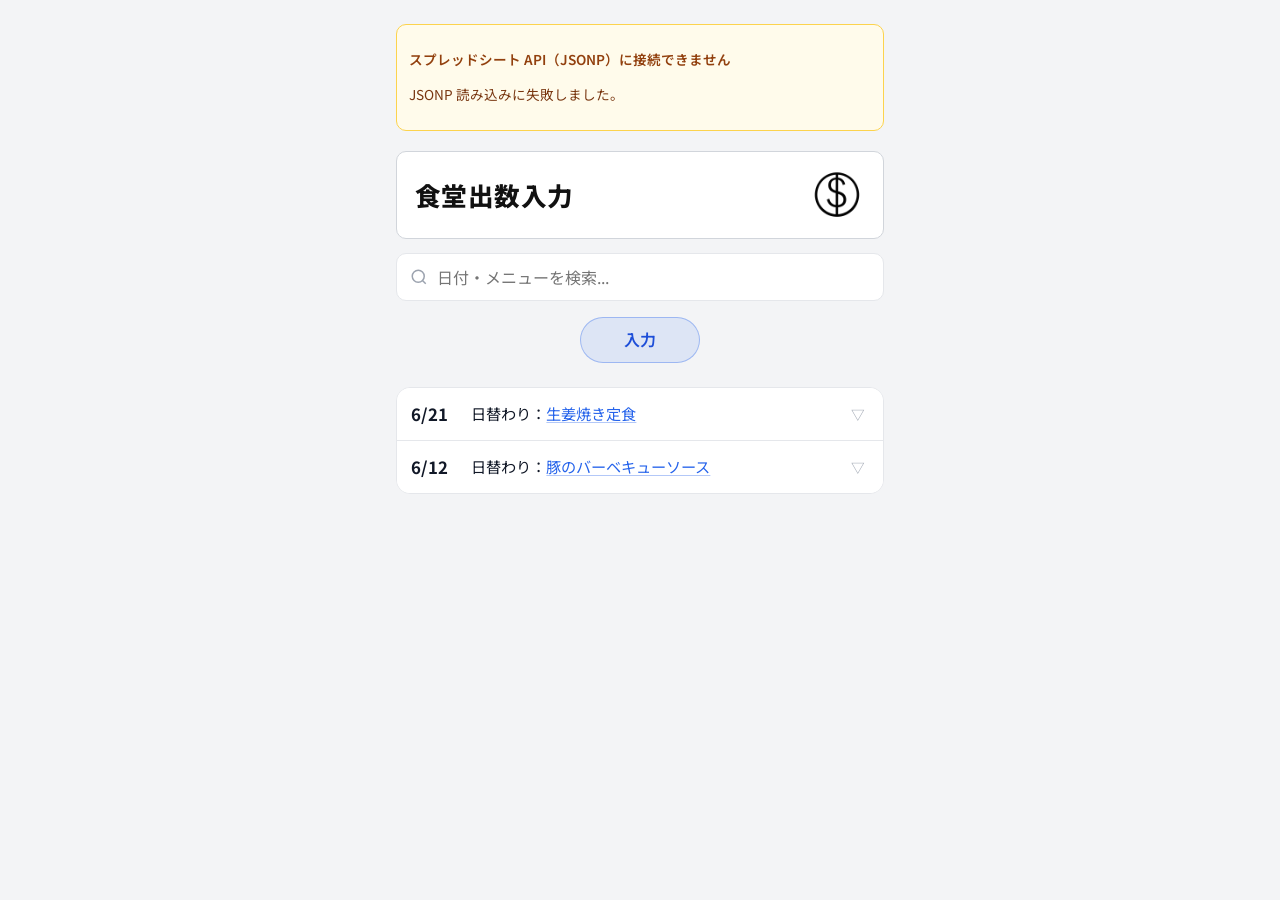
==== index.html @ 5e0644e5 "z a" ====
<!DOCTYPE html>
<html lang="ja">
<head>
  <meta charset="UTF-8">
  <meta name="viewport" content="width=device-width, initial-scale=1.0">
  <title>出数表入力</title>
  <link rel="icon" href="images/seki-logo.png" type="image/png">
  <link rel="stylesheet" href="theme.css">
  <link rel="preconnect" href="https://fonts.googleapis.com">
  <link rel="preconnect" href="https://fonts.gstatic.com" crossorigin>
  <link href="https://fonts.googleapis.com/css2?family=Noto+Sans+JP:wght@400;500;600;700&display=swap" rel="stylesheet">
</head>
<body class="app-body">
  <main class="app-main" id="contentArea">
    <div class="portal-loading" role="status" aria-live="polite">
      <img src="images/seki-logo.png" alt="" class="portal-loading-logo" width="64" height="64" decoding="async">
      <p class="portal-loading-brand">出数表入力</p>
      <p class="portal-loading-message">データを読み込んでいます…</p>
      <div class="portal-loading-bar" aria-hidden="true"><span></span></div>
    </div>
  </main>

  <script src="js/config.js"></script>
  <script src="js/links.js"></script>
  <script src="js/data/errors.js"></script>
  <script src="js/data/normalize.js"></script>
  <script src="js/data/json-provider.js"></script>
  <script src="js/data/apps-script-provider.js"></script>
  <script src="js/data/provider.js"></script>
  <script src="script.js"></script>
</body>
</html>
---- theme.css ----
/* ========================================
   出数管理表 — 食堂向けシンプルUI
   ======================================== */

:root {
  --accent: #2563eb;
  --accent-dim: rgba(37, 99, 235, 0.1);
  --accent-hover: #1d4ed8;
  --accent-border: rgba(37, 99, 235, 0.35);
  --bg-active: rgba(37, 99, 235, 0.08);

  --bg-base: #f3f4f6;
  --bg-card: #ffffff;
  --bg-card-hover: #f9fafb;
  --bg-input: #ffffff;
  --border: #e5e7eb;
  --border-light: #d1d5db;
  --text-primary: #111827;
  --text-secondary: #4b5563;
  --text-muted: #9ca3af;
  --radius-md: 10px;
  --radius-lg: 14px;
  --font-sans: 'Noto Sans JP', system-ui, sans-serif;
}

body.app-body {
  font-family: var(--font-sans);
  background: var(--bg-base);
  color: var(--text-primary);
  min-height: 100vh;
  margin: 0;
  line-height: 1.6;
}

*, *::before, *::after {
  box-sizing: border-box;
}

button, input {
  font-family: inherit;
  font-size: inherit;
}

button {
  cursor: pointer;
  border: none;
  background: none;
  color: inherit;
}

a {
  color: var(--accent);
  text-decoration: none;
}

a:hover {
  color: var(--accent-hover);
}

.app-main {
  max-width: 480px;
  margin: 0 auto;
  min-height: 100vh;
  padding: 0.75rem 0.85rem 2rem;
}

@media (min-width: 768px) {
  .app-main {
    max-width: 520px;
    padding: 1.5rem 1rem 2.5rem;
  }
}

.app-page {
  display: flex;
  flex-direction: column;
  gap: 0.5rem;
}

.app-header {
  text-align: center;
  margin-bottom: 1rem;
}

.app-header .app-titlebar {
  text-align: left;
}

.notice-banner--inline {
  margin-bottom: 0.75rem;
}

.notice-banner--inline .notice-item {
  padding: 0.65rem 0.75rem;
  border-radius: var(--radius-md);
  border: 1px solid #fcd34d;
  background: #fffbeb;
  font-size: 0.85rem;
}

.notice-banner--inline .notice-title {
  font-weight: 600;
  color: #92400e;
}

.notice-banner--inline .notice-message {
  color: #78350f;
}

.home-menu-assignee {
  margin-top: 0.65rem;
  font-size: 0.85rem;
  color: var(--text-secondary);
}

.portal-loading {
  display: flex;
  flex-direction: column;
  align-items: center;
  justify-content: center;
  min-height: 60vh;
  gap: 0.75rem;
  color: var(--text-secondary);
}

.portal-loading-brand {
  font-size: 1.1rem;
  font-weight: 700;
  color: var(--text-primary);
}

.portal-loading-logo {
  width: 64px;
  height: 64px;
  object-fit: contain;
}

.error-panel {
  margin-top: 3rem;
  padding: 1.5rem;
  border: 1px solid #fecaca;
  border-radius: var(--radius-lg);
  background: #fef2f2;
  text-align: center;
}

.error-panel h2 {
  font-size: 1.1rem;
  margin-bottom: 0.5rem;
}

.error-message {
  color: var(--text-secondary);
  font-size: 0.9rem;
}

.empty-note {
  color: var(--text-muted);
  font-size: 0.95rem;
}

.site-brand-icon,
.footer-icon {
  display: inline-flex;
  align-items: center;
  justify-content: center;
  width: 40px;
  height: 40px;
  font-size: 1.5rem;
  border-radius: var(--radius-md);
  background: var(--accent-dim);
  flex-shrink: 0;
}

.footer-icon {
  width: 52px;
  height: 52px;
  font-size: 1.75rem;
}

.status-pending { color: var(--status-pending); background: var(--status-pending-bg); }
.status-in_progress { color: var(--status-progress); background: var(--status-progress-bg); }
.status-done { color: var(--status-done); background: var(--status-done-bg); }
.status-cancelled { color: var(--status-cancelled); background: var(--status-cancelled-bg); }

.quantity-highlight {
  font-size: 1.35rem;
  font-weight: 700;
  color: var(--accent-hover);
  font-variant-numeric: tabular-nums;
}

.due-date--overdue {
  color: var(--status-dead);
}

.due-date--soon {
  color: var(--status-missing);
}

.order-summary-grid {
  display: grid;
  grid-template-columns: repeat(auto-fit, minmax(140px, 1fr));
  gap: 0.75rem;
  margin-top: 0.5rem;
}

.order-summary-item {
  background: var(--bg-card);
  border: 1px solid var(--border);
  border-radius: var(--radius-md);
  padding: 0.85rem 1rem;
}

.order-summary-item dt {
  font-size: 0.75rem;
  color: var(--text-muted);
  margin-bottom: 0.25rem;
}

.order-summary-item dd {
  font-size: 1.1rem;
  font-weight: 600;
  font-variant-numeric: tabular-nums;
}

.order-table-wrap {
  overflow-x: auto;
  margin-top: 0.5rem;
}

.order-table {
  width: 100%;
  border-collapse: collapse;
  font-size: 0.875rem;
}

.order-table th,
.order-table td {
  padding: 0.55rem 0.65rem;
  border-bottom: 1px solid var(--border);
  text-align: left;
}

.order-table th {
  color: var(--text-muted);
  font-weight: 500;
  font-size: 0.75rem;
}

.order-table tr[data-nav-section] {
  cursor: pointer;
}

.order-table tr[data-nav-section]:hover td {
  background: var(--bg-card-hover);
}

.order-table .col-qty {
  text-align: right;
  font-variant-numeric: tabular-nums;
  font-weight: 600;
}

.list-item-qty {
  font-size: 0.8rem;
  color: var(--accent-hover);
  font-weight: 600;
  font-variant-numeric: tabular-nums;
  white-space: nowrap;
}

/* ---- メイン画面 ---- */

.home-page,
.app-page .home-controls {
  width: 100%;
}

.home-title {
  font-size: 1.75rem;
  font-weight: 700;
  padding: 0.85rem 1rem;
  border: 1px solid var(--border);
  border-radius: var(--radius-md);
  background: var(--bg-card);
  margin-bottom: 1rem;
}

/* フォームと同じ：左にタイトル、右にロゴ */
.app-titlebar {
  display: flex;
  align-items: center;
  justify-content: space-between;
  gap: 0.75rem;
  padding: 0.95rem 1.1rem;
  background: #ffffff;
  border: 1px solid var(--border-light);
  border-radius: var(--radius-md);
  margin-bottom: 0.85rem;
}

.app-titlebar-text {
  margin: 0;
  font-size: clamp(1.2rem, 4.8vw, 1.6rem);
  font-weight: 800;
  color: #111111;
  letter-spacing: 0.02em;
  line-height: 1.25;
  text-align: left;
}

.app-titlebar-logo {
  width: 56px;
  height: 56px;
  object-fit: contain;
  flex-shrink: 0;
}

.home-banner {
  display: flex;
  align-items: center;
  justify-content: center;
  gap: 0.75rem;
  padding: 1rem 1.25rem;
  border: 1px solid var(--border-light);
  border-radius: var(--radius-md);
  background: #ffffff;
  margin-bottom: 0.65rem;
}

.home-banner-title {
  font-size: clamp(1.35rem, 5vw, 1.85rem);
  font-weight: 800;
  color: #111111;
  letter-spacing: 0.02em;
  line-height: 1.2;
}

.home-banner-logo {
  flex-shrink: 0;
}

.home-subtitle {
  color: var(--text-secondary);
  font-size: 0.95rem;
  margin-bottom: 1rem;
}

.home-search-row {
  position: relative;
  margin-bottom: 1rem;
}

.home-search-icon {
  position: absolute;
  left: 0.85rem;
  top: 50%;
  transform: translateY(-50%);
  width: 18px;
  height: 18px;
  color: var(--text-muted);
  pointer-events: none;
}

.home-search-input {
  width: 100%;
  padding: 0.7rem 0.85rem 0.7rem 2.5rem;
  background: var(--bg-input);
  border: 1px solid var(--border);
  border-radius: var(--radius-md);
  color: var(--text-primary);
}

.home-input-btn {
  display: inline-flex;
  align-items: center;
  justify-content: center;
  min-width: 120px;
  padding: 0.55rem 1.75rem;
  border-radius: 999px;
  border: 1px solid var(--accent-border);
  background: var(--accent-dim);
  color: var(--accent-hover);
  font-weight: 600;
  text-decoration: none;
}

.home-input-btn:hover {
  background: var(--bg-active);
  text-decoration: none;
}

.home-input-btn--disabled {
  opacity: 0.45;
  cursor: not-allowed;
}

/* ---- 日ごと一覧 ---- */

.day-list {
  display: flex;
  flex-direction: column;
  gap: 0;
  background: var(--bg-card);
  border: 1px solid var(--border);
  border-radius: var(--radius-lg);
  overflow: hidden;
}

.day-list-empty {
  padding: 2rem 1rem;
  text-align: center;
  background: var(--bg-card);
  border: 1px solid var(--border);
  border-radius: var(--radius-lg);
}

.day-row {
  border-bottom: 1px solid var(--border);
}

.day-row:last-child {
  border-bottom: none;
}

.day-row-head {
  display: grid;
  grid-template-columns: 3.25rem 1fr auto;
  align-items: center;
  gap: 0.5rem;
  width: 100%;
  padding: 0.85rem 0.9rem;
  text-align: left;
  background: var(--bg-card);
  transition: background 0.15s ease;
}

.day-row-head:not(:disabled):hover {
  background: var(--bg-card-hover);
}

.day-row-head--plain {
  cursor: default;
}

.day-row.is-expanded .day-row-head {
  background: var(--bg-active);
}

.day-row-date {
  font-size: 1.05rem;
  font-weight: 700;
  color: var(--text-primary);
  white-space: nowrap;
}

.day-row-daily {
  font-size: 0.95rem;
  color: var(--text-primary);
  line-height: 1.4;
  min-width: 0;
  word-break: break-word;
}

.day-row-toggle {
  font-size: 0.85rem;
  color: var(--text-muted);
  padding: 0.15rem 0.25rem;
  flex-shrink: 0;
}

.day-row-detail {
  padding: 0 0.9rem 0.85rem 3.75rem;
  animation: day-slide-down 0.2s ease;
}

@keyframes day-slide-down {
  from {
    opacity: 0;
    transform: translateY(-4px);
  }
  to {
    opacity: 1;
    transform: translateY(0);
  }
}

.day-detail-row {
  display: grid;
  grid-template-columns: 5.5rem 1fr;
  gap: 0.35rem;
  padding: 0.4rem 0;
  font-size: 0.9rem;
  border-top: 1px dashed var(--border);
}

.day-detail-row:first-child {
  border-top: none;
  padding-top: 0;
}

.day-detail-label {
  color: var(--text-muted);
  font-size: 0.82rem;
}

.day-detail-value {
  color: var(--text-primary);
  line-height: 1.45;
  word-break: break-word;
}

.day-search-link {
  display: inline;
  padding: 0;
  border: none;
  background: none;
  color: var(--accent);
  font: inherit;
  font-weight: 500;
  text-align: left;
  text-decoration: underline;
  text-decoration-color: rgba(37, 99, 235, 0.35);
  text-underline-offset: 2px;
  cursor: pointer;
}

.day-search-link:hover,
.day-search-link:focus-visible {
  color: var(--accent-hover);
  text-decoration-color: currentColor;
  outline: none;
}

.day-row-daily .day-search-link {
  font-weight: inherit;
}

.day-detail-notes {
  margin-top: 0.5rem;
  padding: 0.55rem 0.65rem;
  background: var(--bg-base);
  border-radius: var(--radius-md);
  font-size: 0.85rem;
  color: var(--text-secondary);
  line-height: 1.55;
}

.day-detail-images {
  display: flex;
  flex-wrap: wrap;
  gap: 0.4rem;
  margin-top: 0.55rem;
}

.day-detail-image-link {
  display: inline-flex;
  padding: 0.3rem 0.55rem;
  border-radius: var(--radius-md);
  border: 1px solid var(--accent-border);
  background: var(--accent-dim);
  font-size: 0.78rem;
}

.load-more-btn {
  display: block;
  width: 100%;
  margin-top: 0.75rem;
  padding: 0.75rem 1rem;
  border: 1px solid var(--border);
  border-radius: var(--radius-md);
  background: var(--bg-card);
  color: var(--text-secondary);
  font-size: 0.9rem;
  font-weight: 500;
}

.load-more-btn:hover {
  border-color: var(--accent-border);
  color: var(--accent-hover);
  background: var(--bg-active);
}

.search-result-count {
  margin-top: 0.65rem;
  text-align: center;
  font-size: 0.82rem;
  color: var(--text-muted);
}

.home-controls {
  display: flex;
  flex-direction: column;
  gap: 1rem;
}

.home-date-row,
.home-menu-row {
  display: flex;
  align-items: center;
  gap: 0.75rem;
  flex-wrap: wrap;
}

.home-field-label {
  min-width: 3.5rem;
  color: var(--text-secondary);
  font-weight: 500;
}

.home-date-input {
  padding: 0.45rem 0.65rem;
  background: var(--bg-input);
  border: 1px solid var(--border);
  border-radius: var(--radius-md);
  color: var(--text-primary);
}

.home-menu-toggle {
  display: inline-flex;
  align-items: center;
  gap: 0.45rem;
  padding: 0.45rem 0.75rem;
  border: 1px solid var(--border);
  border-radius: var(--radius-md);
  background: var(--bg-card);
  color: var(--text-primary);
}

.home-menu-toggle[aria-expanded="true"] .home-menu-caret {
  transform: rotate(180deg);
}

.home-menu-caret {
  display: inline-block;
  font-size: 0.75rem;
  color: var(--text-muted);
  transition: transform 0.2s ease;
}

.home-daily-reset {
  padding: 0.35rem 0.65rem;
  font-size: 0.8rem;
  color: var(--accent-hover);
  border: 1px solid var(--accent-border);
  border-radius: var(--radius-md);
  background: transparent;
}

.home-category-list {
  display: flex;
  flex-direction: column;
  gap: 0.55rem;
  padding-left: 4.25rem;
}

.home-category-btn {
  text-align: left;
  padding: 0.65rem 0.85rem;
  border: 1px solid var(--border);
  border-radius: var(--radius-md);
  background: var(--bg-card);
  color: var(--text-primary);
  font-weight: 500;
}

.home-category-btn:hover,
.home-category-btn.is-active {
  border-color: var(--accent-border);
  background: var(--bg-active);
  color: var(--accent-hover);
}

.home-menu-panel {
  margin-top: 0.5rem;
}

.home-menu-summary {
  color: var(--text-muted);
  font-size: 0.85rem;
  margin-bottom: 0.75rem;
}

.home-menu-list {
  list-style: none;
  display: flex;
  flex-direction: column;
  gap: 0.55rem;
}

.home-menu-item {
  display: flex;
  align-items: center;
  justify-content: space-between;
  gap: 1rem;
  padding: 0.75rem 0.85rem;
  border: 1px solid var(--border);
  border-radius: var(--radius-md);
  background: var(--bg-card);
  cursor: pointer;
}

.home-menu-item:hover {
  background: var(--bg-card-hover);
  border-color: var(--accent-border);
}

.home-menu-item-name {
  font-weight: 500;
}

.home-menu-item-qty {
  color: var(--accent-hover);
  font-weight: 700;
  font-variant-numeric: tabular-nums;
  white-space: nowrap;
}

.home-menu-empty {
  list-style: none;
}

.home-menu-card {
  margin-top: 0.75rem;
  padding: 1.25rem 1rem;
  border: 1px solid var(--border);
  border-radius: var(--radius-lg);
  background: var(--bg-card);
}

.home-menu-card--empty .home-menu-card-name {
  color: var(--text-muted);
  font-size: 1rem;
}

.home-menu-card-label {
  font-size: 0.8rem;
  color: var(--text-muted);
  margin-bottom: 0.5rem;
}

.home-menu-card-name {
  font-size: clamp(1.25rem, 5vw, 1.6rem);
  font-weight: 700;
  line-height: 1.45;
  color: var(--text-primary);
}

.home-menu-notes {
  margin-top: 1rem;
  padding-top: 0.85rem;
  border-top: 1px solid var(--border);
  font-size: 0.85rem;
  color: var(--text-secondary);
  line-height: 1.6;
}

.home-menu-images {
  display: flex;
  flex-wrap: wrap;
  gap: 0.5rem;
  margin-top: 0.85rem;
}

.home-menu-image-link {
  display: inline-flex;
  padding: 0.35rem 0.65rem;
  border-radius: var(--radius-md);
  border: 1px solid var(--accent-border);
  background: var(--accent-dim);
  font-size: 0.8rem;
  text-decoration: none;
}

.home-search-results-wrap {
  margin-top: 0.5rem;
}

.home-search-results {
  list-style: none;
  display: flex;
  flex-direction: column;
  gap: 0.45rem;
}

.home-search-item {
  display: grid;
  grid-template-columns: 5.5rem 4.5rem 1fr;
  gap: 0.35rem;
  align-items: center;
  padding: 0.65rem 0.75rem;
  border: 1px solid var(--border);
  border-radius: var(--radius-md);
  background: var(--bg-card);
  cursor: pointer;
  font-size: 0.85rem;
}

.home-search-item:hover {
  border-color: var(--accent-border);
}

.home-search-date {
  color: var(--text-muted);
}

.home-search-cat {
  color: var(--accent-hover);
  font-size: 0.75rem;
}

.menu-detail-grid {
  display: flex;
  flex-direction: column;
  gap: 0.65rem;
}

.menu-detail-row {
  display: grid;
  grid-template-columns: 6.5rem 1fr;
  gap: 0.5rem;
  padding: 0.65rem 0;
  border-bottom: 1px solid var(--border);
}

.menu-detail-row dt {
  color: var(--text-muted);
  font-size: 0.85rem;
}

.menu-detail-row dd {
  font-weight: 500;
}

@media (max-width: 640px) {
  .day-row-head {
    grid-template-columns: 2.75rem 1fr auto;
    padding: 0.75rem 0.75rem;
  }

  .day-row-detail {
    padding-left: 0.75rem;
  }

  .day-detail-row {
    grid-template-columns: 1fr;
    gap: 0.15rem;
  }

  .home-search-item {
    grid-template-columns: 1fr;
  }
}
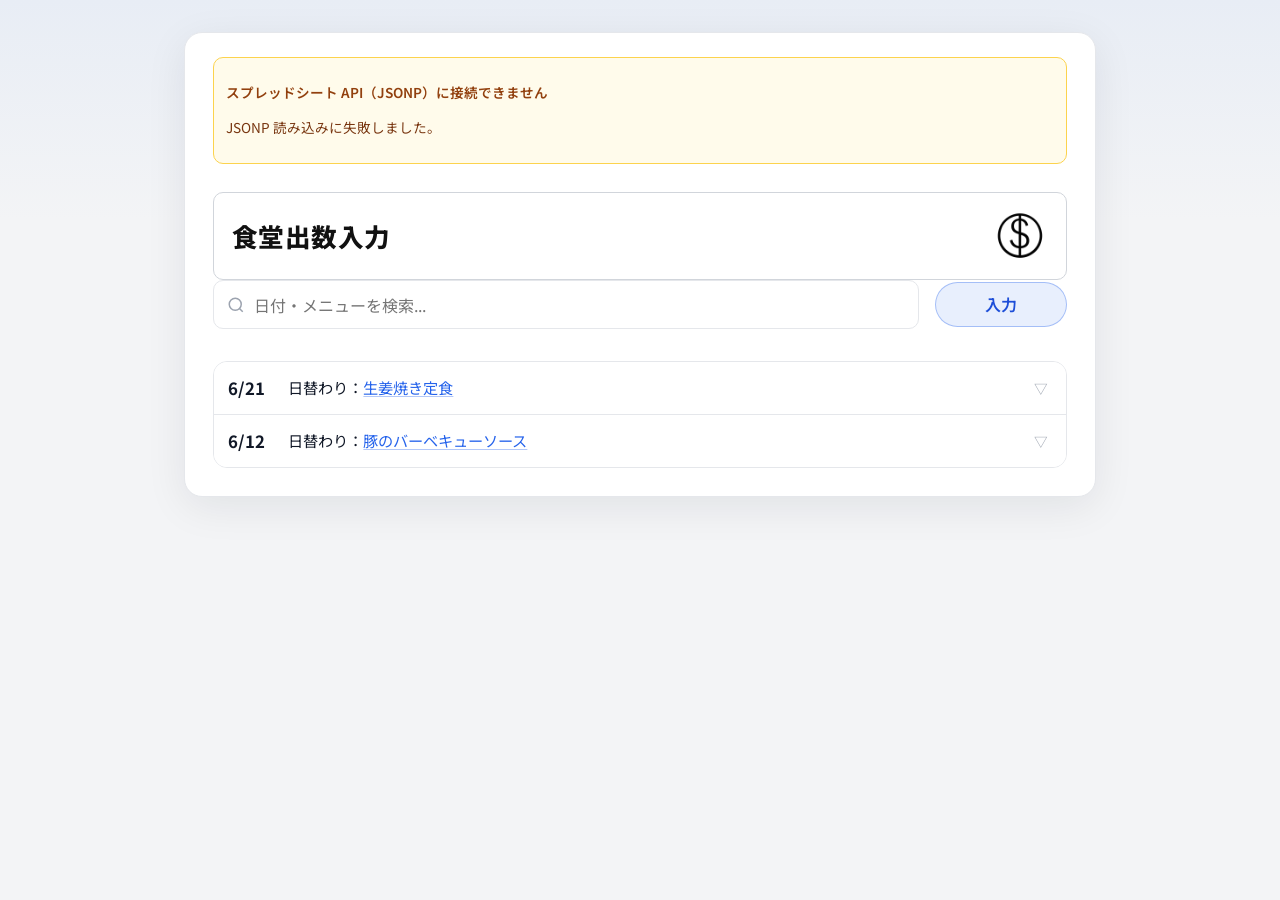
==== commit e2267d39: "a" ====
--- a/index.html
+++ b/index.html
@@ -4,7 +4,12 @@
   <meta charset="UTF-8">
   <meta name="viewport" content="width=device-width, initial-scale=1.0">
   <title>出数表入力</title>
-  <link rel="icon" href="images/seki-logo.png" type="image/png">
+  <meta name="theme-color" content="#2563eb">
+  <meta name="apple-mobile-web-app-capable" content="yes">
+  <meta name="apple-mobile-web-app-title" content="出数表入力">
+  <link rel="icon" href="images/icon-192.png" type="image/png">
+  <link rel="apple-touch-icon" href="images/apple-touch-icon.png">
+  <link rel="manifest" href="manifest.webmanifest">
   <link rel="stylesheet" href="theme.css">
   <link rel="preconnect" href="https://fonts.googleapis.com">
   <link rel="preconnect" href="https://fonts.gstatic.com" crossorigin>
--- a/theme.css
+++ b/theme.css
@@ -21,6 +21,8 @@
   --radius-md: 10px;
   --radius-lg: 14px;
   --font-sans: 'Noto Sans JP', system-ui, sans-serif;
+  --app-max-width: 100%;
+  --app-shell-padding: 0.75rem 0.85rem 2rem;
 }
 
 body.app-body {
@@ -58,23 +60,135 @@
 }
 
 .app-main {
-  max-width: 480px;
+  max-width: var(--app-max-width);
   margin: 0 auto;
   min-height: 100vh;
-  padding: 0.75rem 0.85rem 2rem;
-}
-
-@media (min-width: 768px) {
-  .app-main {
-    max-width: 520px;
-    padding: 1.5rem 1rem 2.5rem;
-  }
+  padding: var(--app-shell-padding);
 }
 
 .app-page {
   display: flex;
   flex-direction: column;
   gap: 0.5rem;
+}
+
+.app-toolbar {
+  display: flex;
+  flex-direction: column;
+  align-items: stretch;
+  gap: 0.75rem;
+}
+
+.app-toolbar .home-search-row {
+  width: 100%;
+  margin-bottom: 0;
+}
+
+.app-toolbar .home-input-btn {
+  align-self: center;
+}
+
+@media (min-width: 640px) {
+  :root {
+    --app-max-width: 640px;
+    --app-shell-padding: 1.25rem 1.25rem 2.5rem;
+  }
+
+  .app-toolbar {
+    flex-direction: row;
+    align-items: center;
+    gap: 1rem;
+  }
+
+  .app-toolbar .home-search-row {
+    flex: 1;
+  }
+
+  .app-toolbar .home-input-btn {
+    align-self: auto;
+    flex-shrink: 0;
+    min-width: 132px;
+  }
+}
+
+@media (min-width: 900px) {
+  :root {
+    --app-max-width: 880px;
+    --app-shell-padding: 2rem 1.5rem 3rem;
+  }
+
+  body.app-body {
+    background:
+      linear-gradient(180deg, #e8edf5 0%, var(--bg-base) 220px);
+  }
+
+  .app-page {
+    gap: 1rem;
+    padding: 1.5rem 1.75rem 1.75rem;
+    background: var(--bg-card);
+    border: 1px solid var(--border);
+    border-radius: calc(var(--radius-lg) + 4px);
+    box-shadow: 0 10px 40px rgba(15, 23, 42, 0.08);
+  }
+
+  .app-header {
+    margin-bottom: 0.25rem;
+  }
+
+  .app-titlebar {
+    padding: 1.1rem 1.35rem;
+    margin-bottom: 1rem;
+    border-radius: var(--radius-lg);
+  }
+
+  .app-titlebar-text {
+    font-size: 1.75rem;
+  }
+
+  .app-titlebar-logo {
+    width: 64px;
+    height: 64px;
+  }
+
+  .home-search-input {
+    padding: 0.8rem 1rem 0.8rem 2.65rem;
+    font-size: 1rem;
+  }
+
+  .day-row-head {
+    grid-template-columns: 4.5rem 1fr auto;
+    gap: 1rem;
+    padding: 1rem 1.25rem;
+  }
+
+  .day-row-date {
+    font-size: 1.1rem;
+  }
+
+  .day-row-daily {
+    font-size: 1rem;
+  }
+
+  .day-row-detail {
+    padding: 0 1.25rem 1rem 5.5rem;
+  }
+
+  .day-detail-row {
+    grid-template-columns: 7rem 1fr;
+    font-size: 0.95rem;
+  }
+
+  .load-more-btn {
+    margin-top: 1rem;
+    padding: 0.85rem 1rem;
+    font-size: 0.95rem;
+  }
+}
+
+@media (min-width: 1200px) {
+  :root {
+    --app-max-width: 960px;
+  }
 }
 
 .app-header {
@@ -297,7 +411,7 @@
   background: #ffffff;
   border: 1px solid var(--border-light);
   border-radius: var(--radius-md);
-  margin-bottom: 0.85rem;
+  margin-bottom: 0;
 }
 
 .app-titlebar-text {
@@ -349,7 +463,6 @@
 
 .home-search-row {
   position: relative;
-  margin-bottom: 1rem;
 }
 
 .home-search-icon {
@@ -550,8 +663,10 @@
 .day-detail-images {
   display: flex;
   flex-wrap: wrap;
+  align-items: center;
   gap: 0.4rem;
   margin-top: 0.55rem;
+  width: 100%;
 }
 
 .day-detail-image-link {
@@ -561,6 +676,22 @@
   border: 1px solid var(--accent-border);
   background: var(--accent-dim);
   font-size: 0.78rem;
+}
+
+.day-detail-edit-link {
+  display: inline-flex;
+  margin-left: auto;
+  padding: 0.3rem 0.65rem;
+  border-radius: var(--radius-md);
+  border: 1px solid var(--border);
+  background: var(--bg-card);
+  font-size: 0.78rem;
+  color: var(--text-secondary);
+}
+
+.day-detail-edit-link:hover {
+  border-color: var(--accent-border);
+  color: var(--accent-hover);
 }
 
 .load-more-btn {
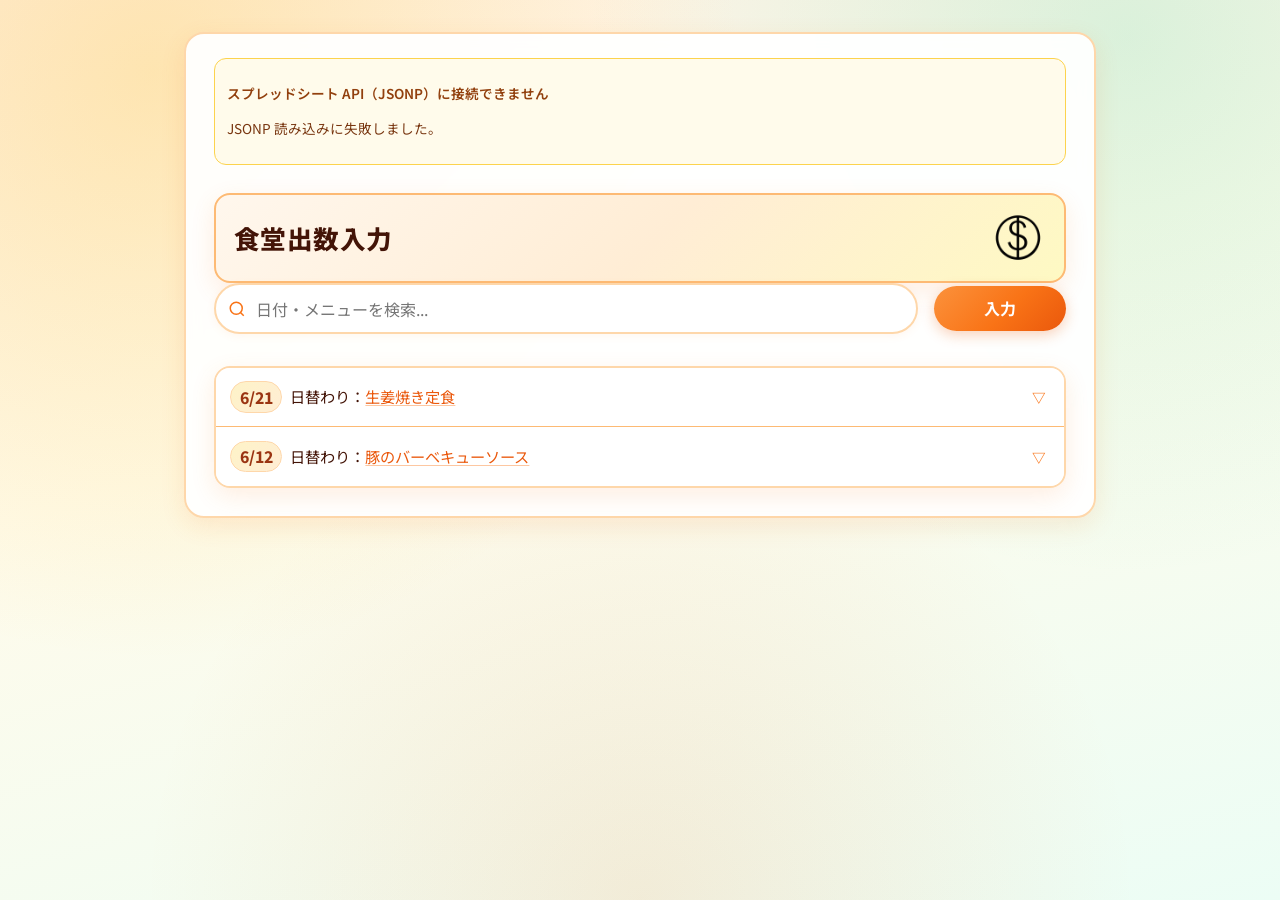
==== commit 709bc3c0: "a" ====
--- a/index.html
+++ b/index.html
@@ -4,7 +4,7 @@
   <meta charset="UTF-8">
   <meta name="viewport" content="width=device-width, initial-scale=1.0">
   <title>出数表入力</title>
-  <meta name="theme-color" content="#2563eb">
+  <meta name="theme-color" content="#f97316">
   <meta name="apple-mobile-web-app-capable" content="yes">
   <meta name="apple-mobile-web-app-title" content="出数表入力">
   <link rel="icon" href="images/icon-192.png" type="image/png">
--- a/theme.css
+++ b/theme.css
@@ -1,25 +1,30 @@
 /* ========================================
-   出数管理表 — 食堂向けシンプルUI
+   出数管理表 — 食堂向け・明るいUI
    ======================================== */
 
 :root {
-  --accent: #2563eb;
-  --accent-dim: rgba(37, 99, 235, 0.1);
-  --accent-hover: #1d4ed8;
-  --accent-border: rgba(37, 99, 235, 0.35);
-  --bg-active: rgba(37, 99, 235, 0.08);
-
-  --bg-base: #f3f4f6;
-  --bg-card: #ffffff;
-  --bg-card-hover: #f9fafb;
+  --accent: #ea580c;
+  --accent-warm: #f97316;
+  --accent-sunny: #fbbf24;
+  --accent-fresh: #22c55e;
+  --accent-dim: rgba(249, 115, 22, 0.14);
+  --accent-hover: #c2410c;
+  --accent-border: rgba(249, 115, 22, 0.38);
+  --bg-active: rgba(251, 191, 36, 0.22);
+  --shadow-soft: 0 8px 24px rgba(249, 115, 22, 0.12);
+  --shadow-btn: 0 4px 14px rgba(234, 88, 12, 0.28);
+
+  --bg-base: #fff7ed;
+  --bg-card: rgba(255, 255, 255, 0.94);
+  --bg-card-hover: #fff1e6;
   --bg-input: #ffffff;
-  --border: #e5e7eb;
-  --border-light: #d1d5db;
-  --text-primary: #111827;
-  --text-secondary: #4b5563;
-  --text-muted: #9ca3af;
-  --radius-md: 10px;
-  --radius-lg: 14px;
+  --border: #fdba74;
+  --border-light: #fed7aa;
+  --text-primary: #431407;
+  --text-secondary: #7c2d12;
+  --text-muted: #b45309;
+  --radius-md: 12px;
+  --radius-lg: 16px;
   --font-sans: 'Noto Sans JP', system-ui, sans-serif;
   --app-max-width: 100%;
   --app-shell-padding: 0.75rem 0.85rem 2rem;
@@ -27,7 +32,12 @@
 
 body.app-body {
   font-family: var(--font-sans);
-  background: var(--bg-base);
+  background:
+    radial-gradient(circle at 12% 8%, rgba(251, 191, 36, 0.28), transparent 42%),
+    radial-gradient(circle at 88% 4%, rgba(52, 211, 153, 0.18), transparent 38%),
+    radial-gradient(circle at 50% 100%, rgba(249, 115, 22, 0.12), transparent 45%),
+    linear-gradient(165deg, #fff1e6 0%, #fffbeb 42%, #ecfdf5 100%);
+  background-attachment: fixed;
   color: var(--text-primary);
   min-height: 100vh;
   margin: 0;
@@ -117,18 +127,14 @@
     --app-shell-padding: 2rem 1.5rem 3rem;
   }
 
-  body.app-body {
-    background:
-      linear-gradient(180deg, #e8edf5 0%, var(--bg-base) 220px);
-  }
-
   .app-page {
     gap: 1rem;
     padding: 1.5rem 1.75rem 1.75rem;
     background: var(--bg-card);
-    border: 1px solid var(--border);
+    border: 2px solid var(--border-light);
     border-radius: calc(var(--radius-lg) + 4px);
-    box-shadow: 0 10px 40px rgba(15, 23, 42, 0.08);
+    box-shadow: var(--shadow-soft);
+    backdrop-filter: blur(8px);
   }
 
   .app-header {
@@ -240,13 +246,36 @@
 .portal-loading-brand {
   font-size: 1.1rem;
   font-weight: 700;
-  color: var(--text-primary);
+  color: var(--accent-hover);
 }
 
 .portal-loading-logo {
   width: 64px;
   height: 64px;
   object-fit: contain;
+}
+
+.portal-loading-bar {
+  width: 160px;
+  height: 4px;
+  background: rgba(253, 186, 116, 0.45);
+  border-radius: 99px;
+  overflow: hidden;
+  margin-top: 0.5rem;
+}
+
+.portal-loading-bar span {
+  display: block;
+  height: 100%;
+  width: 40%;
+  background: linear-gradient(90deg, #fbbf24, #f97316);
+  border-radius: 99px;
+  animation: loadingBar 1.4s ease-in-out infinite;
+}
+
+@keyframes loadingBar {
+  0% { transform: translateX(-120%); }
+  100% { transform: translateX(320%); }
 }
 
 .error-panel {
@@ -408,17 +437,18 @@
   justify-content: space-between;
   gap: 0.75rem;
   padding: 0.95rem 1.1rem;
-  background: #ffffff;
-  border: 1px solid var(--border-light);
-  border-radius: var(--radius-md);
+  background: linear-gradient(135deg, #fff7ed 0%, #ffedd5 52%, #fef9c3 100%);
+  border: 2px solid var(--border);
+  border-radius: var(--radius-lg);
   margin-bottom: 0;
+  box-shadow: var(--shadow-soft);
 }
 
 .app-titlebar-text {
   margin: 0;
   font-size: clamp(1.2rem, 4.8vw, 1.6rem);
   font-weight: 800;
-  color: #111111;
+  color: var(--text-primary);
   letter-spacing: 0.02em;
   line-height: 1.25;
   text-align: left;
@@ -437,16 +467,17 @@
   justify-content: center;
   gap: 0.75rem;
   padding: 1rem 1.25rem;
-  border: 1px solid var(--border-light);
-  border-radius: var(--radius-md);
-  background: #ffffff;
+  border: 2px solid var(--border-light);
+  border-radius: var(--radius-lg);
+  background: linear-gradient(135deg, #fff7ed, #fef9c3);
   margin-bottom: 0.65rem;
+  box-shadow: var(--shadow-soft);
 }
 
 .home-banner-title {
   font-size: clamp(1.35rem, 5vw, 1.85rem);
   font-weight: 800;
-  color: #111111;
+  color: var(--text-primary);
   letter-spacing: 0.02em;
   line-height: 1.2;
 }
@@ -472,7 +503,7 @@
   transform: translateY(-50%);
   width: 18px;
   height: 18px;
-  color: var(--text-muted);
+  color: var(--accent-warm);
   pointer-events: none;
 }
 
@@ -480,9 +511,17 @@
   width: 100%;
   padding: 0.7rem 0.85rem 0.7rem 2.5rem;
   background: var(--bg-input);
-  border: 1px solid var(--border);
-  border-radius: var(--radius-md);
+  border: 2px solid var(--border-light);
+  border-radius: 999px;
   color: var(--text-primary);
+  box-shadow: 0 2px 8px rgba(251, 146, 60, 0.08);
+  transition: border-color 0.15s ease, box-shadow 0.15s ease;
+}
+
+.home-search-input:focus {
+  outline: none;
+  border-color: var(--accent-warm);
+  box-shadow: 0 0 0 3px rgba(249, 115, 22, 0.18);
 }
 
 .home-input-btn {
@@ -490,18 +529,22 @@
   align-items: center;
   justify-content: center;
   min-width: 120px;
-  padding: 0.55rem 1.75rem;
+  padding: 0.6rem 1.75rem;
   border-radius: 999px;
-  border: 1px solid var(--accent-border);
-  background: var(--accent-dim);
-  color: var(--accent-hover);
-  font-weight: 600;
+  border: none;
+  background: linear-gradient(135deg, #fb923c 0%, #f97316 55%, #ea580c 100%);
+  color: #ffffff;
+  font-weight: 700;
   text-decoration: none;
+  box-shadow: var(--shadow-btn);
+  transition: transform 0.15s ease, box-shadow 0.15s ease;
 }
 
 .home-input-btn:hover {
-  background: var(--bg-active);
+  transform: translateY(-1px);
+  box-shadow: 0 6px 18px rgba(234, 88, 12, 0.34);
   text-decoration: none;
+  color: #ffffff;
 }
 
 .home-input-btn--disabled {
@@ -516,17 +559,20 @@
   flex-direction: column;
   gap: 0;
   background: var(--bg-card);
-  border: 1px solid var(--border);
+  border: 2px solid var(--border-light);
   border-radius: var(--radius-lg);
   overflow: hidden;
+  box-shadow: var(--shadow-soft);
+  backdrop-filter: blur(6px);
 }
 
 .day-list-empty {
   padding: 2rem 1rem;
   text-align: center;
   background: var(--bg-card);
-  border: 1px solid var(--border);
+  border: 2px solid var(--border-light);
   border-radius: var(--radius-lg);
+  box-shadow: var(--shadow-soft);
 }
 
 .day-row {
@@ -558,14 +604,22 @@
 }
 
 .day-row.is-expanded .day-row-head {
-  background: var(--bg-active);
+  background: linear-gradient(90deg, rgba(254, 243, 199, 0.65), rgba(255, 237, 213, 0.85));
 }
 
 .day-row-date {
-  font-size: 1.05rem;
-  font-weight: 700;
-  color: var(--text-primary);
+  display: inline-flex;
+  align-items: center;
+  justify-content: center;
+  min-width: 2.75rem;
+  padding: 0.2rem 0.45rem;
+  font-size: 0.98rem;
+  font-weight: 800;
+  color: #9a3412;
   white-space: nowrap;
+  background: linear-gradient(135deg, #fef3c7, #ffedd5);
+  border: 1px solid var(--border-light);
+  border-radius: 999px;
 }
 
 .day-row-daily {
@@ -578,9 +632,10 @@
 
 .day-row-toggle {
   font-size: 0.85rem;
-  color: var(--text-muted);
+  color: var(--accent-warm);
   padding: 0.15rem 0.25rem;
   flex-shrink: 0;
+  font-weight: 700;
 }
 
 .day-row-detail {
@@ -614,8 +669,9 @@
 }
 
 .day-detail-label {
-  color: var(--text-muted);
+  color: #b45309;
   font-size: 0.82rem;
+  font-weight: 600;
 }
 
 .day-detail-value {
@@ -634,7 +690,7 @@
   font-weight: 500;
   text-align: left;
   text-decoration: underline;
-  text-decoration-color: rgba(37, 99, 235, 0.35);
+  text-decoration-color: rgba(249, 115, 22, 0.4);
   text-underline-offset: 2px;
   cursor: pointer;
 }
@@ -653,7 +709,8 @@
 .day-detail-notes {
   margin-top: 0.5rem;
   padding: 0.55rem 0.65rem;
-  background: var(--bg-base);
+  background: linear-gradient(135deg, #fffbeb, #ecfdf5);
+  border: 1px solid var(--border-light);
   border-radius: var(--radius-md);
   font-size: 0.85rem;
   color: var(--text-secondary);
@@ -672,26 +729,33 @@
 .day-detail-image-link {
   display: inline-flex;
   padding: 0.3rem 0.55rem;
-  border-radius: var(--radius-md);
-  border: 1px solid var(--accent-border);
-  background: var(--accent-dim);
+  border-radius: 999px;
+  border: 1px solid rgba(34, 197, 94, 0.35);
+  background: rgba(34, 197, 94, 0.12);
   font-size: 0.78rem;
+  color: #15803d;
+}
+
+.day-detail-image-link:hover {
+  color: #166534;
 }
 
 .day-detail-edit-link {
   display: inline-flex;
   margin-left: auto;
   padding: 0.3rem 0.65rem;
-  border-radius: var(--radius-md);
-  border: 1px solid var(--border);
-  background: var(--bg-card);
+  border-radius: 999px;
+  border: 1px solid var(--accent-border);
+  background: var(--accent-dim);
   font-size: 0.78rem;
-  color: var(--text-secondary);
+  color: var(--accent-hover);
+  font-weight: 600;
 }
 
 .day-detail-edit-link:hover {
-  border-color: var(--accent-border);
-  color: var(--accent-hover);
+  border-color: var(--accent-warm);
+  color: var(--accent-hover);
+  background: var(--bg-active);
 }
 
 .load-more-btn {
@@ -699,18 +763,20 @@
   width: 100%;
   margin-top: 0.75rem;
   padding: 0.75rem 1rem;
-  border: 1px solid var(--border);
-  border-radius: var(--radius-md);
-  background: var(--bg-card);
-  color: var(--text-secondary);
+  border: 2px dashed var(--border);
+  border-radius: var(--radius-lg);
+  background: rgba(255, 255, 255, 0.82);
+  color: var(--accent-hover);
   font-size: 0.9rem;
-  font-weight: 500;
+  font-weight: 600;
+  transition: background 0.15s ease, transform 0.15s ease;
 }
 
 .load-more-btn:hover {
-  border-color: var(--accent-border);
+  border-color: var(--accent-warm);
   color: var(--accent-hover);
   background: var(--bg-active);
+  transform: translateY(-1px);
 }
 
 .search-result-count {
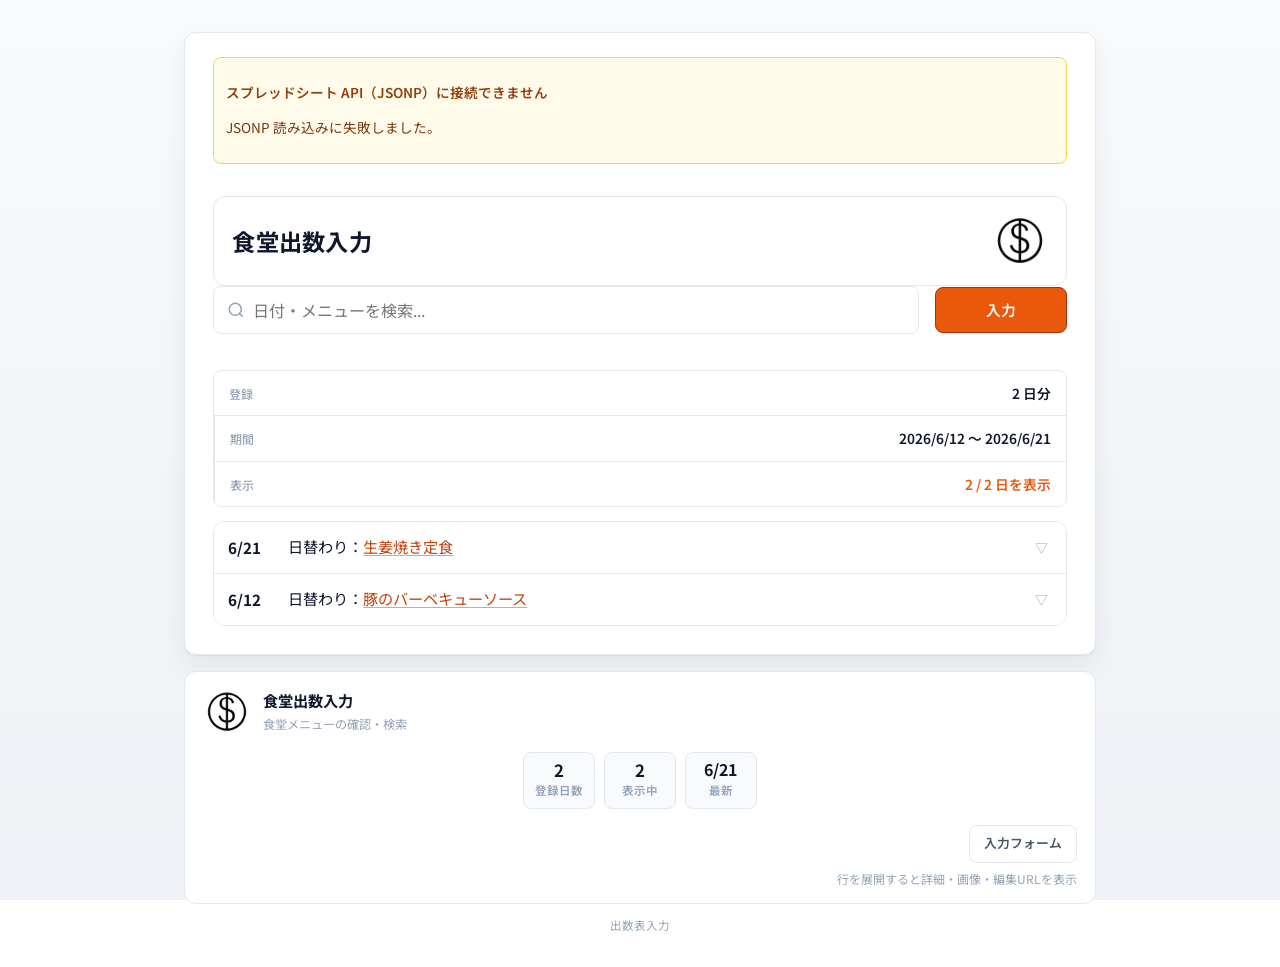
==== commit b9a7cd09: "a" ====
--- a/index.html
+++ b/index.html
@@ -4,7 +4,7 @@
   <meta charset="UTF-8">
   <meta name="viewport" content="width=device-width, initial-scale=1.0">
   <title>出数表入力</title>
-  <meta name="theme-color" content="#f97316">
+  <meta name="theme-color" content="#0f172a">
   <meta name="apple-mobile-web-app-capable" content="yes">
   <meta name="apple-mobile-web-app-title" content="出数表入力">
   <link rel="icon" href="images/icon-192.png" type="image/png">
--- a/theme.css
+++ b/theme.css
@@ -1,30 +1,28 @@
 /* ========================================
-   出数管理表 — 食堂向け・明るいUI
+   出数管理表 — 業務向けUI
    ======================================== */
 
 :root {
-  --accent: #ea580c;
-  --accent-warm: #f97316;
-  --accent-sunny: #fbbf24;
-  --accent-fresh: #22c55e;
-  --accent-dim: rgba(249, 115, 22, 0.14);
-  --accent-hover: #c2410c;
-  --accent-border: rgba(249, 115, 22, 0.38);
-  --bg-active: rgba(251, 191, 36, 0.22);
-  --shadow-soft: 0 8px 24px rgba(249, 115, 22, 0.12);
-  --shadow-btn: 0 4px 14px rgba(234, 88, 12, 0.28);
-
-  --bg-base: #fff7ed;
-  --bg-card: rgba(255, 255, 255, 0.94);
-  --bg-card-hover: #fff1e6;
+  --accent: #c2410c;
+  --accent-warm: #ea580c;
+  --accent-dim: rgba(194, 65, 12, 0.08);
+  --accent-hover: #9a3412;
+  --accent-border: rgba(194, 65, 12, 0.22);
+  --bg-active: #f8fafc;
+  --shadow-soft: 0 1px 2px rgba(15, 23, 42, 0.06), 0 12px 28px rgba(15, 23, 42, 0.06);
+  --shadow-btn: 0 1px 2px rgba(15, 23, 42, 0.08);
+
+  --bg-base: #eef1f5;
+  --bg-card: #ffffff;
+  --bg-card-hover: #f8fafc;
   --bg-input: #ffffff;
-  --border: #fdba74;
-  --border-light: #fed7aa;
-  --text-primary: #431407;
-  --text-secondary: #7c2d12;
-  --text-muted: #b45309;
-  --radius-md: 12px;
-  --radius-lg: 16px;
+  --border: #e2e8f0;
+  --border-light: #e2e8f0;
+  --text-primary: #0f172a;
+  --text-secondary: #475569;
+  --text-muted: #94a3b8;
+  --radius-md: 8px;
+  --radius-lg: 12px;
   --font-sans: 'Noto Sans JP', system-ui, sans-serif;
   --app-max-width: 100%;
   --app-shell-padding: 0.75rem 0.85rem 2rem;
@@ -32,16 +30,15 @@
 
 body.app-body {
   font-family: var(--font-sans);
-  background:
-    radial-gradient(circle at 12% 8%, rgba(251, 191, 36, 0.28), transparent 42%),
-    radial-gradient(circle at 88% 4%, rgba(52, 211, 153, 0.18), transparent 38%),
-    radial-gradient(circle at 50% 100%, rgba(249, 115, 22, 0.12), transparent 45%),
-    linear-gradient(165deg, #fff1e6 0%, #fffbeb 42%, #ecfdf5 100%);
+  background: linear-gradient(180deg, #f8fafc 0%, var(--bg-base) 100%);
   background-attachment: fixed;
   color: var(--text-primary);
   min-height: 100vh;
   margin: 0;
   line-height: 1.6;
+  display: flex;
+  flex-direction: column;
+  -webkit-font-smoothing: antialiased;
 }
 
 *, *::before, *::after {
@@ -70,16 +67,31 @@
 }
 
 .app-main {
+  position: relative;
+  z-index: 1;
+  flex: 1;
+  display: flex;
+  flex-direction: column;
+  width: 100%;
   max-width: var(--app-max-width);
   margin: 0 auto;
   min-height: 100vh;
   padding: var(--app-shell-padding);
 }
 
+.app-shell {
+  flex: 1;
+  display: flex;
+  flex-direction: column;
+  gap: 1rem;
+  width: 100%;
+}
+
 .app-page {
   display: flex;
   flex-direction: column;
   gap: 0.5rem;
+  flex: 1;
 }
 
 .app-toolbar {
@@ -124,17 +136,20 @@
 @media (min-width: 900px) {
   :root {
     --app-max-width: 880px;
-    --app-shell-padding: 2rem 1.5rem 3rem;
+    --app-shell-padding: 2rem 1.5rem 2rem;
+  }
+
+  .app-shell {
+    gap: 1rem;
   }
 
   .app-page {
-    gap: 1rem;
+    gap: 1.25rem;
     padding: 1.5rem 1.75rem 1.75rem;
     background: var(--bg-card);
-    border: 2px solid var(--border-light);
-    border-radius: calc(var(--radius-lg) + 4px);
+    border: 1px solid var(--border);
+    border-radius: var(--radius-lg);
     box-shadow: var(--shadow-soft);
-    backdrop-filter: blur(8px);
   }
 
   .app-header {
@@ -189,6 +204,33 @@
     padding: 0.85rem 1rem;
     font-size: 0.95rem;
   }
+
+  .app-list-meta {
+    grid-template-columns: repeat(3, minmax(0, 1fr));
+  }
+
+  .app-list-meta-item {
+    border-top: none;
+    border-left: 1px solid var(--border);
+  }
+
+  .app-list-meta-item:first-child {
+    border-left: none;
+  }
+
+  .app-footer-card {
+    grid-template-columns: minmax(0, 1.2fr) minmax(0, 1fr) minmax(0, 1fr);
+    align-items: center;
+  }
+
+  .app-footer-stats {
+    justify-content: center;
+  }
+
+  .app-footer-actions {
+    align-items: flex-end;
+    text-align: right;
+  }
 }
 
 @media (min-width: 1200px) {
@@ -244,9 +286,9 @@
 }
 
 .portal-loading-brand {
-  font-size: 1.1rem;
-  font-weight: 700;
-  color: var(--accent-hover);
+  font-size: 1.05rem;
+  font-weight: 600;
+  color: var(--text-primary);
 }
 
 .portal-loading-logo {
@@ -257,8 +299,8 @@
 
 .portal-loading-bar {
   width: 160px;
-  height: 4px;
-  background: rgba(253, 186, 116, 0.45);
+  height: 3px;
+  background: var(--border);
   border-radius: 99px;
   overflow: hidden;
   margin-top: 0.5rem;
@@ -268,7 +310,7 @@
   display: block;
   height: 100%;
   width: 40%;
-  background: linear-gradient(90deg, #fbbf24, #f97316);
+  background: var(--accent-warm);
   border-radius: 99px;
   animation: loadingBar 1.4s ease-in-out infinite;
 }
@@ -436,21 +478,21 @@
   align-items: center;
   justify-content: space-between;
   gap: 0.75rem;
-  padding: 0.95rem 1.1rem;
-  background: linear-gradient(135deg, #fff7ed 0%, #ffedd5 52%, #fef9c3 100%);
-  border: 2px solid var(--border);
+  padding: 1rem 1.15rem;
+  background: var(--bg-card);
+  border: 1px solid var(--border);
   border-radius: var(--radius-lg);
   margin-bottom: 0;
-  box-shadow: var(--shadow-soft);
+  box-shadow: none;
 }
 
 .app-titlebar-text {
   margin: 0;
-  font-size: clamp(1.2rem, 4.8vw, 1.6rem);
-  font-weight: 800;
-  color: var(--text-primary);
-  letter-spacing: 0.02em;
-  line-height: 1.25;
+  font-size: clamp(1.15rem, 4.2vw, 1.45rem);
+  font-weight: 700;
+  color: var(--text-primary);
+  letter-spacing: 0.01em;
+  line-height: 1.3;
   text-align: left;
 }
 
@@ -503,25 +545,24 @@
   transform: translateY(-50%);
   width: 18px;
   height: 18px;
-  color: var(--accent-warm);
+  color: var(--text-muted);
   pointer-events: none;
 }
 
 .home-search-input {
   width: 100%;
-  padding: 0.7rem 0.85rem 0.7rem 2.5rem;
+  padding: 0.68rem 0.85rem 0.68rem 2.45rem;
   background: var(--bg-input);
-  border: 2px solid var(--border-light);
-  border-radius: 999px;
-  color: var(--text-primary);
-  box-shadow: 0 2px 8px rgba(251, 146, 60, 0.08);
+  border: 1px solid var(--border);
+  border-radius: var(--radius-md);
+  color: var(--text-primary);
   transition: border-color 0.15s ease, box-shadow 0.15s ease;
 }
 
 .home-search-input:focus {
   outline: none;
-  border-color: var(--accent-warm);
-  box-shadow: 0 0 0 3px rgba(249, 115, 22, 0.18);
+  border-color: #94a3b8;
+  box-shadow: 0 0 0 3px rgba(148, 163, 184, 0.18);
 }
 
 .home-input-btn {
@@ -529,20 +570,21 @@
   align-items: center;
   justify-content: center;
   min-width: 120px;
-  padding: 0.6rem 1.75rem;
-  border-radius: 999px;
-  border: none;
-  background: linear-gradient(135deg, #fb923c 0%, #f97316 55%, #ea580c 100%);
+  padding: 0.62rem 1.5rem;
+  border-radius: var(--radius-md);
+  border: 1px solid var(--accent-hover);
+  background: var(--accent-warm);
   color: #ffffff;
-  font-weight: 700;
+  font-weight: 600;
+  font-size: 0.92rem;
   text-decoration: none;
   box-shadow: var(--shadow-btn);
-  transition: transform 0.15s ease, box-shadow 0.15s ease;
+  transition: background 0.15s ease, border-color 0.15s ease;
 }
 
 .home-input-btn:hover {
-  transform: translateY(-1px);
-  box-shadow: 0 6px 18px rgba(234, 88, 12, 0.34);
+  background: var(--accent-hover);
+  border-color: var(--accent-hover);
   text-decoration: none;
   color: #ffffff;
 }
@@ -552,6 +594,172 @@
   cursor: not-allowed;
 }
 
+/* ---- 一覧サマリー ---- */
+
+.app-list-meta {
+  display: grid;
+  grid-template-columns: 1fr;
+  gap: 0;
+  margin-bottom: 0.85rem;
+  border: 1px solid var(--border);
+  border-radius: var(--radius-md);
+  background: var(--bg-card);
+  overflow: hidden;
+}
+
+.app-list-meta-item {
+  display: flex;
+  align-items: baseline;
+  justify-content: space-between;
+  gap: 0.75rem;
+  padding: 0.7rem 0.95rem;
+  border-top: 1px solid var(--border);
+  background: transparent;
+}
+
+.app-list-meta-item:first-child {
+  border-top: none;
+}
+
+.app-list-meta-label {
+  font-size: 0.75rem;
+  font-weight: 500;
+  color: var(--text-muted);
+  letter-spacing: 0.02em;
+}
+
+.app-list-meta-value {
+  font-size: 0.86rem;
+  font-weight: 600;
+  color: var(--text-primary);
+  text-align: right;
+  font-variant-numeric: tabular-nums;
+}
+
+.app-list-meta-item--status .app-list-meta-value {
+  color: var(--accent-warm);
+}
+
+/* ---- フッター ---- */
+
+.app-footer {
+  margin-top: auto;
+  width: 100%;
+}
+
+.app-footer-card {
+  display: grid;
+  grid-template-columns: 1fr;
+  gap: 1rem;
+  padding: 1rem 1.15rem;
+  border: 1px solid var(--border);
+  border-radius: var(--radius-lg);
+  background: var(--bg-card);
+  box-shadow: none;
+}
+
+.app-footer-brand {
+  display: flex;
+  align-items: center;
+  gap: 0.75rem;
+}
+
+.app-footer-logo {
+  width: 48px;
+  height: 48px;
+  object-fit: contain;
+  flex-shrink: 0;
+}
+
+.app-footer-title {
+  margin: 0;
+  font-size: 0.95rem;
+  font-weight: 700;
+  color: var(--text-primary);
+}
+
+.app-footer-tagline {
+  margin: 0.15rem 0 0;
+  font-size: 0.76rem;
+  color: var(--text-muted);
+}
+
+.app-footer-stats {
+  display: flex;
+  flex-wrap: wrap;
+  gap: 0.55rem;
+}
+
+.app-footer-stat {
+  display: flex;
+  flex-direction: column;
+  align-items: center;
+  justify-content: center;
+  min-width: 4.5rem;
+  padding: 0.5rem 0.65rem;
+  border-radius: var(--radius-md);
+  border: 1px solid var(--border);
+  background: var(--bg-card-hover);
+}
+
+.app-footer-stat-num {
+  font-size: 1.05rem;
+  font-weight: 700;
+  color: var(--text-primary);
+  line-height: 1.1;
+  font-variant-numeric: tabular-nums;
+}
+
+.app-footer-stat-num--date {
+  font-size: 1rem;
+}
+
+.app-footer-stat-label {
+  margin-top: 0.15rem;
+  font-size: 0.72rem;
+  color: var(--text-muted);
+  font-weight: 600;
+}
+
+.app-footer-actions {
+  display: flex;
+  flex-direction: column;
+  gap: 0.45rem;
+}
+
+.app-footer-link {
+  display: inline-flex;
+  align-items: center;
+  justify-content: center;
+  padding: 0.48rem 0.85rem;
+  border-radius: var(--radius-md);
+  border: 1px solid var(--border);
+  background: var(--bg-card);
+  color: var(--text-secondary);
+  font-size: 0.8rem;
+  font-weight: 600;
+  text-decoration: none;
+}
+
+.app-footer-link:hover {
+  border-color: #cbd5e1;
+  background: var(--bg-card-hover);
+  color: var(--text-primary);
+}
+
+.app-footer-hint {
+  font-size: 0.75rem;
+  color: var(--text-muted);
+  line-height: 1.45;
+}
+
+.app-footer-copy {
+  margin: 0.75rem 0 0;
+  text-align: center;
+  font-size: 0.72rem;
+  color: var(--text-muted);
+}
+
 /* ---- 日ごと一覧 ---- */
 
 .day-list {
@@ -559,20 +767,18 @@
   flex-direction: column;
   gap: 0;
   background: var(--bg-card);
-  border: 2px solid var(--border-light);
+  border: 1px solid var(--border);
   border-radius: var(--radius-lg);
   overflow: hidden;
-  box-shadow: var(--shadow-soft);
-  backdrop-filter: blur(6px);
+  box-shadow: none;
 }
 
 .day-list-empty {
   padding: 2rem 1rem;
   text-align: center;
   background: var(--bg-card);
-  border: 2px solid var(--border-light);
+  border: 1px solid var(--border);
   border-radius: var(--radius-lg);
-  box-shadow: var(--shadow-soft);
 }
 
 .day-row {
@@ -604,22 +810,15 @@
 }
 
 .day-row.is-expanded .day-row-head {
-  background: linear-gradient(90deg, rgba(254, 243, 199, 0.65), rgba(255, 237, 213, 0.85));
+  background: var(--bg-active);
 }
 
 .day-row-date {
-  display: inline-flex;
-  align-items: center;
-  justify-content: center;
-  min-width: 2.75rem;
-  padding: 0.2rem 0.45rem;
-  font-size: 0.98rem;
-  font-weight: 800;
-  color: #9a3412;
+  font-size: 0.95rem;
+  font-weight: 700;
+  color: var(--text-primary);
   white-space: nowrap;
-  background: linear-gradient(135deg, #fef3c7, #ffedd5);
-  border: 1px solid var(--border-light);
-  border-radius: 999px;
+  font-variant-numeric: tabular-nums;
 }
 
 .day-row-daily {
@@ -631,11 +830,10 @@
 }
 
 .day-row-toggle {
-  font-size: 0.85rem;
-  color: var(--accent-warm);
+  font-size: 0.8rem;
+  color: var(--text-muted);
   padding: 0.15rem 0.25rem;
   flex-shrink: 0;
-  font-weight: 700;
 }
 
 .day-row-detail {
@@ -669,9 +867,9 @@
 }
 
 .day-detail-label {
-  color: #b45309;
-  font-size: 0.82rem;
-  font-weight: 600;
+  color: var(--text-muted);
+  font-size: 0.8rem;
+  font-weight: 500;
 }
 
 .day-detail-value {
@@ -690,7 +888,7 @@
   font-weight: 500;
   text-align: left;
   text-decoration: underline;
-  text-decoration-color: rgba(249, 115, 22, 0.4);
+  text-decoration-color: rgba(148, 163, 184, 0.8);
   text-underline-offset: 2px;
   cursor: pointer;
 }
@@ -709,8 +907,8 @@
 .day-detail-notes {
   margin-top: 0.5rem;
   padding: 0.55rem 0.65rem;
-  background: linear-gradient(135deg, #fffbeb, #ecfdf5);
-  border: 1px solid var(--border-light);
+  background: var(--bg-active);
+  border: 1px solid var(--border);
   border-radius: var(--radius-md);
   font-size: 0.85rem;
   color: var(--text-secondary);
@@ -728,55 +926,55 @@
 
 .day-detail-image-link {
   display: inline-flex;
-  padding: 0.3rem 0.55rem;
-  border-radius: 999px;
-  border: 1px solid rgba(34, 197, 94, 0.35);
-  background: rgba(34, 197, 94, 0.12);
-  font-size: 0.78rem;
-  color: #15803d;
+  padding: 0.28rem 0.55rem;
+  border-radius: var(--radius-md);
+  border: 1px solid var(--border);
+  background: var(--bg-card);
+  font-size: 0.76rem;
+  color: var(--text-secondary);
 }
 
 .day-detail-image-link:hover {
-  color: #166534;
+  color: var(--accent-warm);
+  border-color: #cbd5e1;
 }
 
 .day-detail-edit-link {
   display: inline-flex;
   margin-left: auto;
-  padding: 0.3rem 0.65rem;
-  border-radius: 999px;
-  border: 1px solid var(--accent-border);
-  background: var(--accent-dim);
-  font-size: 0.78rem;
-  color: var(--accent-hover);
-  font-weight: 600;
+  padding: 0.28rem 0.6rem;
+  border-radius: var(--radius-md);
+  border: 1px solid var(--border);
+  background: var(--bg-card);
+  font-size: 0.76rem;
+  color: var(--text-secondary);
+  font-weight: 500;
 }
 
 .day-detail-edit-link:hover {
-  border-color: var(--accent-warm);
-  color: var(--accent-hover);
-  background: var(--bg-active);
+  border-color: #cbd5e1;
+  color: var(--text-primary);
+  background: var(--bg-card-hover);
 }
 
 .load-more-btn {
   display: block;
   width: 100%;
   margin-top: 0.75rem;
-  padding: 0.75rem 1rem;
-  border: 2px dashed var(--border);
-  border-radius: var(--radius-lg);
-  background: rgba(255, 255, 255, 0.82);
-  color: var(--accent-hover);
-  font-size: 0.9rem;
-  font-weight: 600;
-  transition: background 0.15s ease, transform 0.15s ease;
+  padding: 0.72rem 1rem;
+  border: 1px solid var(--border);
+  border-radius: var(--radius-md);
+  background: var(--bg-card);
+  color: var(--text-secondary);
+  font-size: 0.88rem;
+  font-weight: 500;
+  transition: background 0.15s ease, border-color 0.15s ease;
 }
 
 .load-more-btn:hover {
-  border-color: var(--accent-warm);
-  color: var(--accent-hover);
-  background: var(--bg-active);
-  transform: translateY(-1px);
+  border-color: #cbd5e1;
+  color: var(--text-primary);
+  background: var(--bg-card-hover);
 }
 
 .search-result-count {
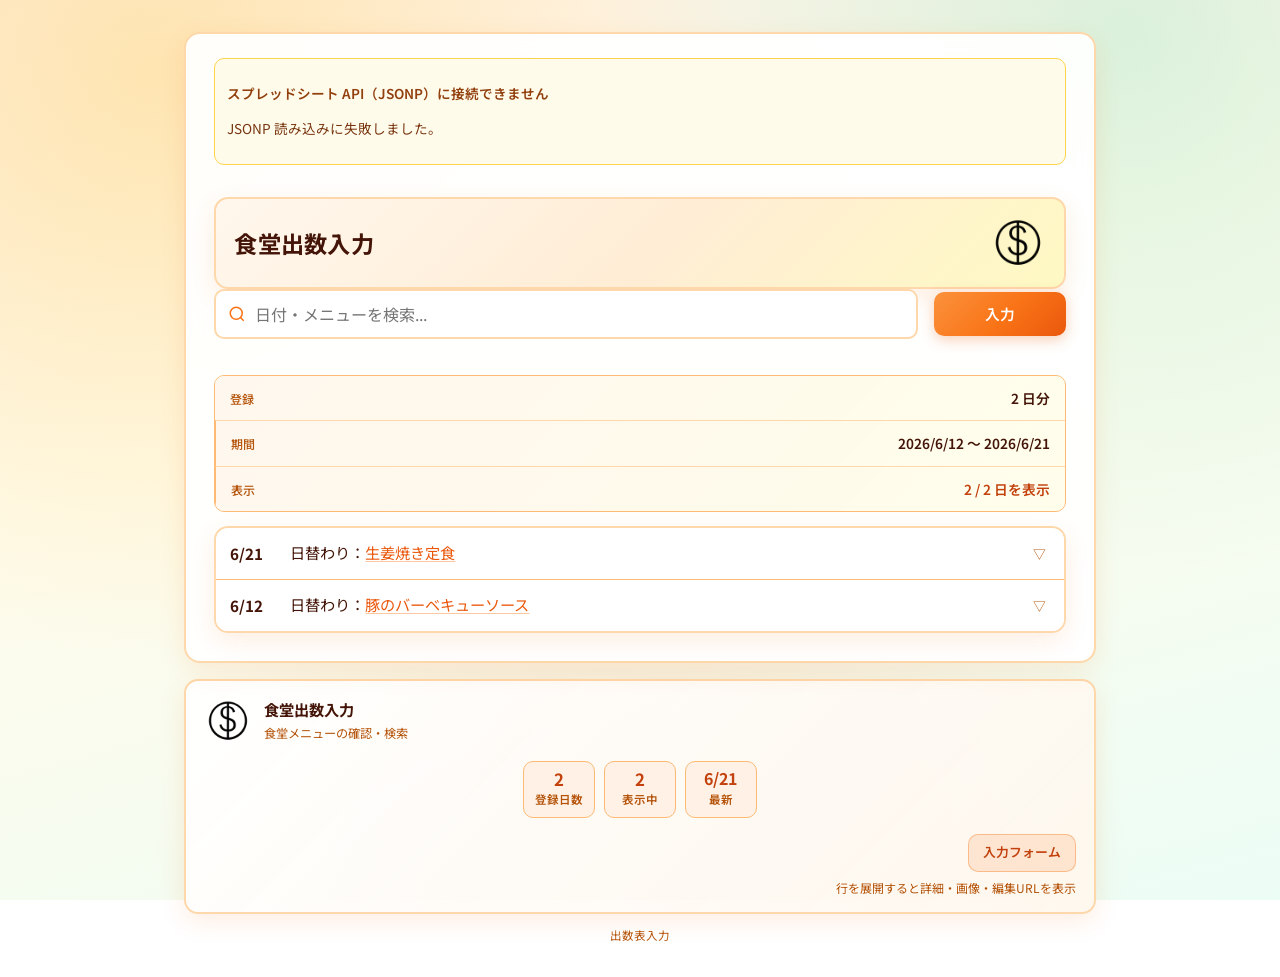
==== commit d4cac30b: "a" ====
--- a/index.html
+++ b/index.html
@@ -4,7 +4,7 @@
   <meta charset="UTF-8">
   <meta name="viewport" content="width=device-width, initial-scale=1.0">
   <title>出数表入力</title>
-  <meta name="theme-color" content="#0f172a">
+  <meta name="theme-color" content="#f97316">
   <meta name="apple-mobile-web-app-capable" content="yes">
   <meta name="apple-mobile-web-app-title" content="出数表入力">
   <link rel="icon" href="images/icon-192.png" type="image/png">
--- a/theme.css
+++ b/theme.css
@@ -1,28 +1,30 @@
 /* ========================================
-   出数管理表 — 業務向けUI
+   出数管理表 — 食堂向けUI
    ======================================== */
 
 :root {
-  --accent: #c2410c;
-  --accent-warm: #ea580c;
-  --accent-dim: rgba(194, 65, 12, 0.08);
-  --accent-hover: #9a3412;
-  --accent-border: rgba(194, 65, 12, 0.22);
-  --bg-active: #f8fafc;
-  --shadow-soft: 0 1px 2px rgba(15, 23, 42, 0.06), 0 12px 28px rgba(15, 23, 42, 0.06);
-  --shadow-btn: 0 1px 2px rgba(15, 23, 42, 0.08);
-
-  --bg-base: #eef1f5;
-  --bg-card: #ffffff;
-  --bg-card-hover: #f8fafc;
+  --accent: #ea580c;
+  --accent-warm: #f97316;
+  --accent-sunny: #fbbf24;
+  --accent-fresh: #22c55e;
+  --accent-dim: rgba(249, 115, 22, 0.14);
+  --accent-hover: #c2410c;
+  --accent-border: rgba(249, 115, 22, 0.38);
+  --bg-active: rgba(251, 191, 36, 0.22);
+  --shadow-soft: 0 8px 24px rgba(249, 115, 22, 0.12);
+  --shadow-btn: 0 4px 14px rgba(234, 88, 12, 0.28);
+
+  --bg-base: #fff7ed;
+  --bg-card: rgba(255, 255, 255, 0.94);
+  --bg-card-hover: #fff1e6;
   --bg-input: #ffffff;
-  --border: #e2e8f0;
-  --border-light: #e2e8f0;
-  --text-primary: #0f172a;
-  --text-secondary: #475569;
-  --text-muted: #94a3b8;
-  --radius-md: 8px;
-  --radius-lg: 12px;
+  --border: #fdba74;
+  --border-light: #fed7aa;
+  --text-primary: #431407;
+  --text-secondary: #7c2d12;
+  --text-muted: #b45309;
+  --radius-md: 10px;
+  --radius-lg: 14px;
   --font-sans: 'Noto Sans JP', system-ui, sans-serif;
   --app-max-width: 100%;
   --app-shell-padding: 0.75rem 0.85rem 2rem;
@@ -30,7 +32,11 @@
 
 body.app-body {
   font-family: var(--font-sans);
-  background: linear-gradient(180deg, #f8fafc 0%, var(--bg-base) 100%);
+  background:
+    radial-gradient(circle at 12% 8%, rgba(251, 191, 36, 0.28), transparent 42%),
+    radial-gradient(circle at 88% 4%, rgba(52, 211, 153, 0.18), transparent 38%),
+    radial-gradient(circle at 50% 100%, rgba(249, 115, 22, 0.12), transparent 45%),
+    linear-gradient(165deg, #fff1e6 0%, #fffbeb 42%, #ecfdf5 100%);
   background-attachment: fixed;
   color: var(--text-primary);
   min-height: 100vh;
@@ -147,9 +153,10 @@
     gap: 1.25rem;
     padding: 1.5rem 1.75rem 1.75rem;
     background: var(--bg-card);
-    border: 1px solid var(--border);
-    border-radius: var(--radius-lg);
+    border: 2px solid var(--border-light);
+    border-radius: calc(var(--radius-lg) + 2px);
     box-shadow: var(--shadow-soft);
+    backdrop-filter: blur(8px);
   }
 
   .app-header {
@@ -172,7 +179,7 @@
   }
 
   .home-search-input {
-    padding: 0.8rem 1rem 0.8rem 2.65rem;
+    padding: 0.8rem 2.5rem 0.8rem 2.65rem;
     font-size: 1rem;
   }
 
@@ -287,8 +294,8 @@
 
 .portal-loading-brand {
   font-size: 1.05rem;
-  font-weight: 600;
-  color: var(--text-primary);
+  font-weight: 700;
+  color: var(--accent-hover);
 }
 
 .portal-loading-logo {
@@ -310,7 +317,7 @@
   display: block;
   height: 100%;
   width: 40%;
-  background: var(--accent-warm);
+  background: linear-gradient(90deg, #fbbf24, #f97316);
   border-radius: 99px;
   animation: loadingBar 1.4s ease-in-out infinite;
 }
@@ -479,11 +486,11 @@
   justify-content: space-between;
   gap: 0.75rem;
   padding: 1rem 1.15rem;
-  background: var(--bg-card);
-  border: 1px solid var(--border);
+  background: linear-gradient(135deg, #fff7ed 0%, #ffedd5 52%, #fef9c3 100%);
+  border: 2px solid var(--border-light);
   border-radius: var(--radius-lg);
   margin-bottom: 0;
-  box-shadow: none;
+  box-shadow: var(--shadow-soft);
 }
 
 .app-titlebar-text {
@@ -545,24 +552,64 @@
   transform: translateY(-50%);
   width: 18px;
   height: 18px;
-  color: var(--text-muted);
+  color: var(--accent-warm);
   pointer-events: none;
 }
 
 .home-search-input {
   width: 100%;
-  padding: 0.68rem 0.85rem 0.68rem 2.45rem;
+  padding: 0.68rem 2.4rem 0.68rem 2.45rem;
   background: var(--bg-input);
-  border: 1px solid var(--border);
+  border: 2px solid var(--border-light);
   border-radius: var(--radius-md);
   color: var(--text-primary);
   transition: border-color 0.15s ease, box-shadow 0.15s ease;
 }
 
+.home-search-input::-webkit-search-cancel-button,
+.home-search-input::-webkit-search-decoration {
+  -webkit-appearance: none;
+  appearance: none;
+}
+
+.home-search-clear {
+  position: absolute;
+  right: 0.4rem;
+  top: 50%;
+  transform: translateY(-50%);
+  display: inline-flex;
+  align-items: center;
+  justify-content: center;
+  width: 1.65rem;
+  height: 1.65rem;
+  padding: 0;
+  border: none;
+  border-radius: 999px;
+  background: transparent;
+  color: var(--text-muted);
+  cursor: pointer;
+}
+
+.home-search-clear[hidden] {
+  display: none;
+}
+
+.home-search-clear svg {
+  width: 14px;
+  height: 14px;
+}
+
+.home-search-clear:hover,
+.home-search-clear:focus-visible {
+  background: var(--bg-active);
+  color: var(--text-secondary);
+  outline: none;
+}
+
 .home-search-input:focus {
   outline: none;
-  border-color: #94a3b8;
-  box-shadow: 0 0 0 3px rgba(148, 163, 184, 0.18);
+  border-color: var(--accent-warm);
+  box-shadow: 0 0 0 3px rgba(249, 115, 22, 0.18);
 }
 
 .home-input-btn {
@@ -572,19 +619,19 @@
   min-width: 120px;
   padding: 0.62rem 1.5rem;
   border-radius: var(--radius-md);
-  border: 1px solid var(--accent-hover);
-  background: var(--accent-warm);
+  border: none;
+  background: linear-gradient(135deg, #fb923c 0%, #f97316 55%, #ea580c 100%);
   color: #ffffff;
   font-weight: 600;
   font-size: 0.92rem;
   text-decoration: none;
   box-shadow: var(--shadow-btn);
-  transition: background 0.15s ease, border-color 0.15s ease;
+  transition: transform 0.15s ease, box-shadow 0.15s ease;
 }
 
 .home-input-btn:hover {
-  background: var(--accent-hover);
-  border-color: var(--accent-hover);
+  transform: translateY(-1px);
+  box-shadow: 0 6px 18px rgba(234, 88, 12, 0.34);
   text-decoration: none;
   color: #ffffff;
 }
@@ -613,8 +660,8 @@
   justify-content: space-between;
   gap: 0.75rem;
   padding: 0.7rem 0.95rem;
-  border-top: 1px solid var(--border);
-  background: transparent;
+  border-top: 1px solid var(--border-light);
+  background: linear-gradient(135deg, rgba(255, 247, 237, 0.95), rgba(254, 249, 195, 0.35));
 }
 
 .app-list-meta-item:first-child {
@@ -637,7 +684,7 @@
 }
 
 .app-list-meta-item--status .app-list-meta-value {
-  color: var(--accent-warm);
+  color: var(--accent-hover);
 }
 
 /* ---- フッター ---- */
@@ -652,10 +699,10 @@
   grid-template-columns: 1fr;
   gap: 1rem;
   padding: 1rem 1.15rem;
-  border: 1px solid var(--border);
+  border: 2px solid var(--border-light);
   border-radius: var(--radius-lg);
-  background: var(--bg-card);
-  box-shadow: none;
+  background: linear-gradient(135deg, rgba(255, 255, 255, 0.96), rgba(255, 247, 237, 0.92));
+  box-shadow: var(--shadow-soft);
 }
 
 .app-footer-brand {
@@ -705,7 +752,7 @@
 .app-footer-stat-num {
   font-size: 1.05rem;
   font-weight: 700;
-  color: var(--text-primary);
+  color: var(--accent-hover);
   line-height: 1.1;
   font-variant-numeric: tabular-nums;
 }
@@ -733,18 +780,18 @@
   justify-content: center;
   padding: 0.48rem 0.85rem;
   border-radius: var(--radius-md);
-  border: 1px solid var(--border);
-  background: var(--bg-card);
-  color: var(--text-secondary);
+  border: 1px solid var(--accent-border);
+  background: var(--accent-dim);
+  color: var(--accent-hover);
   font-size: 0.8rem;
   font-weight: 600;
   text-decoration: none;
 }
 
 .app-footer-link:hover {
-  border-color: #cbd5e1;
-  background: var(--bg-card-hover);
-  color: var(--text-primary);
+  border-color: var(--accent-warm);
+  background: var(--bg-active);
+  color: var(--accent-hover);
 }
 
 .app-footer-hint {
@@ -767,10 +814,10 @@
   flex-direction: column;
   gap: 0;
   background: var(--bg-card);
-  border: 1px solid var(--border);
+  border: 2px solid var(--border-light);
   border-radius: var(--radius-lg);
   overflow: hidden;
-  box-shadow: none;
+  box-shadow: var(--shadow-soft);
 }
 
 .day-list-empty {
@@ -888,7 +935,7 @@
   font-weight: 500;
   text-align: left;
   text-decoration: underline;
-  text-decoration-color: rgba(148, 163, 184, 0.8);
+  text-decoration-color: rgba(249, 115, 22, 0.4);
   text-underline-offset: 2px;
   cursor: pointer;
 }
@@ -907,8 +954,8 @@
 .day-detail-notes {
   margin-top: 0.5rem;
   padding: 0.55rem 0.65rem;
-  background: var(--bg-active);
-  border: 1px solid var(--border);
+  background: linear-gradient(135deg, #fffbeb, #ecfdf5);
+  border: 1px solid var(--border-light);
   border-radius: var(--radius-md);
   font-size: 0.85rem;
   color: var(--text-secondary);
@@ -927,34 +974,33 @@
 .day-detail-image-link {
   display: inline-flex;
   padding: 0.28rem 0.55rem;
-  border-radius: var(--radius-md);
-  border: 1px solid var(--border);
-  background: var(--bg-card);
+  border-radius: 999px;
+  border: 1px solid rgba(34, 197, 94, 0.35);
+  background: rgba(34, 197, 94, 0.12);
   font-size: 0.76rem;
-  color: var(--text-secondary);
+  color: #15803d;
 }
 
 .day-detail-image-link:hover {
-  color: var(--accent-warm);
-  border-color: #cbd5e1;
+  color: #166534;
 }
 
 .day-detail-edit-link {
   display: inline-flex;
   margin-left: auto;
   padding: 0.28rem 0.6rem;
-  border-radius: var(--radius-md);
-  border: 1px solid var(--border);
-  background: var(--bg-card);
+  border-radius: 999px;
+  border: 1px solid var(--accent-border);
+  background: var(--accent-dim);
   font-size: 0.76rem;
-  color: var(--text-secondary);
-  font-weight: 500;
+  color: var(--accent-hover);
+  font-weight: 600;
 }
 
 .day-detail-edit-link:hover {
-  border-color: #cbd5e1;
-  color: var(--text-primary);
-  background: var(--bg-card-hover);
+  border-color: var(--accent-warm);
+  color: var(--accent-hover);
+  background: var(--bg-active);
 }
 
 .load-more-btn {
@@ -962,19 +1008,19 @@
   width: 100%;
   margin-top: 0.75rem;
   padding: 0.72rem 1rem;
-  border: 1px solid var(--border);
-  border-radius: var(--radius-md);
-  background: var(--bg-card);
-  color: var(--text-secondary);
+  border: 2px dashed var(--border);
+  border-radius: var(--radius-lg);
+  background: rgba(255, 255, 255, 0.82);
+  color: var(--accent-hover);
   font-size: 0.88rem;
-  font-weight: 500;
+  font-weight: 600;
   transition: background 0.15s ease, border-color 0.15s ease;
 }
 
 .load-more-btn:hover {
-  border-color: #cbd5e1;
-  color: var(--text-primary);
-  background: var(--bg-card-hover);
+  border-color: var(--accent-warm);
+  color: var(--accent-hover);
+  background: var(--bg-active);
 }
 
 .search-result-count {
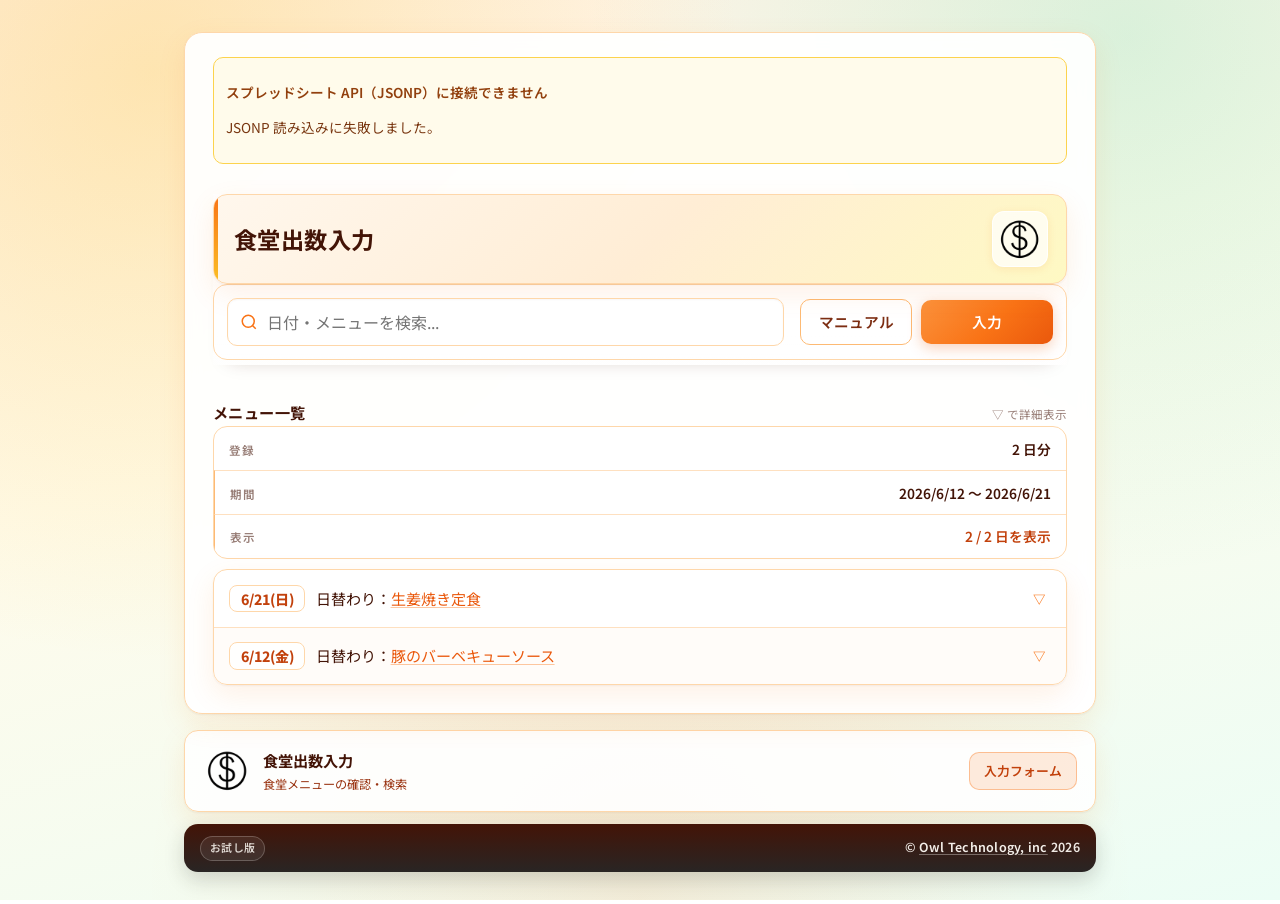
==== commit 3a83aaf0: "a" ====
--- a/index.html
+++ b/index.html
@@ -18,7 +18,7 @@
 <body class="app-body">
   <main class="app-main" id="contentArea">
     <div class="portal-loading" role="status" aria-live="polite">
-      <img src="images/seki-logo.png" alt="" class="portal-loading-logo" width="64" height="64" decoding="async">
+      <img src="images/seki-logo.png" alt="" class="portal-loading-logo" width="64" height="64" decoding="async" fetchpriority="high">
       <p class="portal-loading-brand">出数表入力</p>
       <p class="portal-loading-message">データを読み込んでいます…</p>
       <div class="portal-loading-bar" aria-hidden="true"><span></span></div>
--- a/theme.css
+++ b/theme.css
@@ -22,10 +22,14 @@
   --border-light: #fed7aa;
   --text-primary: #431407;
   --text-secondary: #7c2d12;
-  --text-muted: #b45309;
+  --text-muted: #9a3412;
+  --text-soft: rgba(67, 20, 7, 0.55);
   --radius-md: 10px;
   --radius-lg: 14px;
+  --radius-xl: 18px;
   --font-sans: 'Noto Sans JP', system-ui, sans-serif;
+  --ring-focus: 0 0 0 3px rgba(249, 115, 22, 0.16);
+  --shadow-card: 0 1px 2px rgba(67, 20, 7, 0.05), 0 10px 28px rgba(249, 115, 22, 0.1);
   --app-max-width: 100%;
   --app-shell-padding: 0.75rem 0.85rem 2rem;
 }
@@ -96,8 +100,14 @@
 .app-page {
   display: flex;
   flex-direction: column;
-  gap: 0.5rem;
+  gap: 0.85rem;
   flex: 1;
+  padding: 0.9rem 0.95rem 1rem;
+  background: var(--bg-card);
+  border: 1px solid var(--border-light);
+  border-radius: var(--radius-xl);
+  box-shadow: var(--shadow-card);
+  backdrop-filter: blur(8px);
 }
 
 .app-toolbar {
@@ -105,6 +115,10 @@
   flex-direction: column;
   align-items: stretch;
   gap: 0.75rem;
+  padding: 0.8rem;
+  background: rgba(255, 255, 255, 0.72);
+  border: 1px solid var(--border-light);
+  border-radius: var(--radius-lg);
 }
 
 .app-toolbar .home-search-row {
@@ -114,6 +128,43 @@
 
 .app-toolbar .home-input-btn {
   align-self: center;
+}
+
+.home-toolbar-actions {
+  display: flex;
+  align-items: center;
+  justify-content: center;
+  gap: 0.55rem;
+  flex-shrink: 0;
+}
+
+.home-manual-btn {
+  display: inline-flex;
+  align-items: center;
+  justify-content: center;
+  min-width: 108px;
+  padding: 0.62rem 1.1rem;
+  border-radius: var(--radius-md);
+  border: 1px solid var(--border);
+  background: rgba(255, 255, 255, 0.92);
+  color: var(--text-secondary);
+  font-weight: 600;
+  font-size: 0.92rem;
+  text-decoration: none;
+  transition: background 0.15s ease, border-color 0.15s ease, color 0.15s ease;
+}
+
+.home-manual-btn:hover {
+  border-color: var(--accent-warm);
+  background: var(--bg-active);
+  color: var(--accent-hover);
+  text-decoration: none;
+}
+
+.home-manual-btn--primary {
+  border-color: var(--accent-border);
+  background: var(--accent-dim);
+  color: var(--accent-hover);
 }
 
 @media (min-width: 640px) {
@@ -137,6 +188,10 @@
     flex-shrink: 0;
     min-width: 132px;
   }
+
+  .home-toolbar-actions {
+    justify-content: flex-end;
+  }
 }
 
 @media (min-width: 900px) {
@@ -150,17 +205,13 @@
   }
 
   .app-page {
-    gap: 1.25rem;
+    gap: 1.15rem;
     padding: 1.5rem 1.75rem 1.75rem;
-    background: var(--bg-card);
-    border: 2px solid var(--border-light);
-    border-radius: calc(var(--radius-lg) + 2px);
-    box-shadow: var(--shadow-soft);
-    backdrop-filter: blur(8px);
   }
 
   .app-header {
-    margin-bottom: 0.25rem;
+    margin-bottom: 0.35rem;
+    padding-bottom: 0.5rem;
   }
 
   .app-titlebar {
@@ -224,20 +275,6 @@
   .app-list-meta-item:first-child {
     border-left: none;
   }
-
-  .app-footer-card {
-    grid-template-columns: minmax(0, 1.2fr) minmax(0, 1fr) minmax(0, 1fr);
-    align-items: center;
-  }
-
-  .app-footer-stats {
-    justify-content: center;
-  }
-
-  .app-footer-actions {
-    align-items: flex-end;
-    text-align: right;
-  }
 }
 
 @media (min-width: 1200px) {
@@ -247,8 +284,21 @@
 }
 
 .app-header {
+  position: sticky;
+  top: 0;
+  z-index: 40;
   text-align: center;
   margin-bottom: 1rem;
+  padding-bottom: 0.35rem;
+  background: linear-gradient(
+    180deg,
+    rgba(255, 255, 255, 0.98) 0%,
+    rgba(255, 255, 255, 0.94) 72%,
+    rgba(255, 255, 255, 0) 100%
+  );
+  backdrop-filter: blur(10px);
+  -webkit-backdrop-filter: blur(10px);
+  box-shadow: 0 10px 18px -16px rgba(67, 20, 7, 0.28);
 }
 
 .app-header .app-titlebar {
@@ -344,6 +394,32 @@
 .error-message {
   color: var(--text-secondary);
   font-size: 0.9rem;
+  margin-bottom: 1rem;
+}
+
+.error-retry-btn {
+  display: inline-flex;
+  align-items: center;
+  justify-content: center;
+  min-width: 132px;
+  padding: 0.62rem 1.25rem;
+  border-radius: var(--radius-md);
+  border: 1px solid var(--accent-border);
+  background: linear-gradient(180deg, var(--accent-warm), var(--accent));
+  color: #fff;
+  font-weight: 700;
+  font-size: 0.92rem;
+  box-shadow: var(--shadow-btn);
+  transition: transform 0.15s ease, box-shadow 0.15s ease, filter 0.15s ease;
+}
+
+.error-retry-btn:hover {
+  filter: brightness(1.05);
+  transform: translateY(-1px);
+}
+
+.error-retry-btn:active {
+  transform: translateY(0);
 }
 
 .empty-note {
@@ -485,12 +561,24 @@
   align-items: center;
   justify-content: space-between;
   gap: 0.75rem;
-  padding: 1rem 1.15rem;
+  position: relative;
+  overflow: hidden;
+  padding: 1rem 1.15rem 1rem 1.25rem;
   background: linear-gradient(135deg, #fff7ed 0%, #ffedd5 52%, #fef9c3 100%);
-  border: 2px solid var(--border-light);
+  border: 1px solid var(--border-light);
   border-radius: var(--radius-lg);
   margin-bottom: 0;
-  box-shadow: var(--shadow-soft);
+  box-shadow: var(--shadow-card);
+}
+
+.app-titlebar::before {
+  content: '';
+  position: absolute;
+  top: 0;
+  left: 0;
+  bottom: 0;
+  width: 4px;
+  background: linear-gradient(180deg, var(--accent-warm), var(--accent-sunny));
 }
 
 .app-titlebar-text {
@@ -498,7 +586,7 @@
   font-size: clamp(1.15rem, 4.2vw, 1.45rem);
   font-weight: 700;
   color: var(--text-primary);
-  letter-spacing: 0.01em;
+  letter-spacing: 0.02em;
   line-height: 1.3;
   text-align: left;
 }
@@ -508,6 +596,11 @@
   height: 56px;
   object-fit: contain;
   flex-shrink: 0;
+  padding: 0.2rem;
+  border-radius: 12px;
+  background: rgba(255, 255, 255, 0.72);
+  border: 1px solid rgba(255, 255, 255, 0.85);
+  box-shadow: 0 2px 8px rgba(249, 115, 22, 0.12);
 }
 
 .home-banner {
@@ -559,10 +652,11 @@
 .home-search-input {
   width: 100%;
   padding: 0.68rem 2.4rem 0.68rem 2.45rem;
-  background: var(--bg-input);
-  border: 2px solid var(--border-light);
+  background: #ffffff;
+  border: 1px solid var(--border-light);
   border-radius: var(--radius-md);
   color: var(--text-primary);
+  box-shadow: inset 0 1px 2px rgba(67, 20, 7, 0.04);
   transition: border-color 0.15s ease, box-shadow 0.15s ease;
 }
 
@@ -609,7 +703,7 @@
 .home-search-input:focus {
   outline: none;
   border-color: var(--accent-warm);
-  box-shadow: 0 0 0 3px rgba(249, 115, 22, 0.18);
+  box-shadow: var(--ring-focus);
 }
 
 .home-input-btn {
@@ -641,17 +735,43 @@
   cursor: not-allowed;
 }
 
+/* ---- 一覧ヘッダー ---- */
+
+.app-list-head {
+  display: flex;
+  align-items: baseline;
+  justify-content: space-between;
+  gap: 0.75rem;
+  margin-bottom: 0.15rem;
+}
+
+.app-list-title {
+  margin: 0;
+  font-size: 0.95rem;
+  font-weight: 700;
+  color: var(--text-primary);
+  letter-spacing: 0.03em;
+}
+
+.app-list-lead {
+  margin: 0;
+  font-size: 0.72rem;
+  color: var(--text-soft);
+  white-space: nowrap;
+}
+
 /* ---- 一覧サマリー ---- */
 
 .app-list-meta {
   display: grid;
   grid-template-columns: 1fr;
   gap: 0;
-  margin-bottom: 0.85rem;
-  border: 1px solid var(--border);
-  border-radius: var(--radius-md);
-  background: var(--bg-card);
+  margin-bottom: 0.65rem;
+  border: 1px solid var(--border-light);
+  border-radius: var(--radius-lg);
+  background: rgba(255, 255, 255, 0.88);
   overflow: hidden;
+  box-shadow: inset 0 1px 0 rgba(255, 255, 255, 0.85);
 }
 
 .app-list-meta-item {
@@ -659,9 +779,9 @@
   align-items: baseline;
   justify-content: space-between;
   gap: 0.75rem;
-  padding: 0.7rem 0.95rem;
-  border-top: 1px solid var(--border-light);
-  background: linear-gradient(135deg, rgba(255, 247, 237, 0.95), rgba(254, 249, 195, 0.35));
+  padding: 0.65rem 0.95rem;
+  border-top: 1px solid rgba(253, 186, 116, 0.45);
+  background: transparent;
 }
 
 .app-list-meta-item:first-child {
@@ -669,10 +789,10 @@
 }
 
 .app-list-meta-label {
-  font-size: 0.75rem;
-  font-weight: 500;
-  color: var(--text-muted);
-  letter-spacing: 0.02em;
+  font-size: 0.72rem;
+  font-weight: 600;
+  color: var(--text-soft);
+  letter-spacing: 0.04em;
 }
 
 .app-list-meta-value {
@@ -697,12 +817,12 @@
 .app-footer-card {
   display: grid;
   grid-template-columns: 1fr;
-  gap: 1rem;
+  gap: 0.85rem;
   padding: 1rem 1.15rem;
-  border: 2px solid var(--border-light);
+  border: 1px solid var(--border-light);
   border-radius: var(--radius-lg);
-  background: linear-gradient(135deg, rgba(255, 255, 255, 0.96), rgba(255, 247, 237, 0.92));
-  box-shadow: var(--shadow-soft);
+  background: rgba(255, 255, 255, 0.9);
+  box-shadow: var(--shadow-card);
 }
 
 .app-footer-brand {
@@ -731,47 +851,21 @@
   color: var(--text-muted);
 }
 
-.app-footer-stats {
-  display: flex;
-  flex-wrap: wrap;
-  gap: 0.55rem;
-}
-
-.app-footer-stat {
-  display: flex;
-  flex-direction: column;
-  align-items: center;
-  justify-content: center;
-  min-width: 4.5rem;
-  padding: 0.5rem 0.65rem;
-  border-radius: var(--radius-md);
-  border: 1px solid var(--border);
-  background: var(--bg-card-hover);
-}
-
-.app-footer-stat-num {
-  font-size: 1.05rem;
-  font-weight: 700;
-  color: var(--accent-hover);
-  line-height: 1.1;
-  font-variant-numeric: tabular-nums;
-}
-
-.app-footer-stat-num--date {
-  font-size: 1rem;
-}
-
-.app-footer-stat-label {
-  margin-top: 0.15rem;
-  font-size: 0.72rem;
-  color: var(--text-muted);
-  font-weight: 600;
-}
-
 .app-footer-actions {
   display: flex;
   flex-direction: column;
   gap: 0.45rem;
+}
+
+@media (min-width: 640px) {
+  .app-footer-card {
+    grid-template-columns: minmax(0, 1fr) auto;
+    align-items: center;
+  }
+
+  .app-footer-actions {
+    align-items: flex-end;
+  }
 }
 
 .app-footer-link {
@@ -807,44 +901,100 @@
   color: var(--text-muted);
 }
 
+.app-footer-bar {
+  display: flex;
+  align-items: center;
+  justify-content: space-between;
+  gap: 1rem;
+  margin-top: 0.75rem;
+  padding: 0.7rem 1rem;
+  border-radius: var(--radius-lg);
+  background: linear-gradient(180deg, #431407 0%, #292524 100%);
+  color: rgba(255, 251, 245, 0.92);
+  box-shadow: 0 8px 20px rgba(41, 37, 36, 0.18);
+}
+
+.app-footer-trial {
+  display: inline-flex;
+  align-items: center;
+  padding: 0.18rem 0.55rem;
+  border: 1px solid rgba(255, 251, 245, 0.22);
+  border-radius: 999px;
+  background: rgba(255, 255, 255, 0.08);
+  font-size: 0.68rem;
+  font-weight: 600;
+  letter-spacing: 0.04em;
+  color: rgba(255, 251, 245, 0.82);
+}
+
+.app-footer-copyright {
+  margin: 0;
+  font-size: 0.78rem;
+  font-weight: 600;
+  letter-spacing: 0.02em;
+  white-space: nowrap;
+}
+
+.app-footer-author {
+  color: rgba(255, 251, 245, 0.95);
+  text-decoration: underline;
+  text-decoration-color: rgba(255, 251, 245, 0.35);
+  text-underline-offset: 2px;
+}
+
+.app-footer-author:hover {
+  color: #ffffff;
+  text-decoration-color: currentColor;
+}
+
+.app-footer-extension,
+.app-footer-contact {
+  display: none;
+}
+
 /* ---- 日ごと一覧 ---- */
 
 .day-list {
   display: flex;
   flex-direction: column;
   gap: 0;
-  background: var(--bg-card);
-  border: 2px solid var(--border-light);
+  background: rgba(255, 255, 255, 0.92);
+  border: 1px solid var(--border-light);
   border-radius: var(--radius-lg);
   overflow: hidden;
-  box-shadow: var(--shadow-soft);
+  box-shadow: var(--shadow-card);
 }
 
 .day-list-empty {
   padding: 2rem 1rem;
   text-align: center;
-  background: var(--bg-card);
-  border: 1px solid var(--border);
+  background: rgba(255, 255, 255, 0.92);
+  border: 1px solid var(--border-light);
   border-radius: var(--radius-lg);
+  box-shadow: var(--shadow-card);
 }
 
 .day-row {
-  border-bottom: 1px solid var(--border);
+  border-bottom: 1px solid rgba(253, 186, 116, 0.45);
 }
 
 .day-row:last-child {
   border-bottom: none;
 }
 
+.day-row:nth-child(even) .day-row-head {
+  background: rgba(255, 247, 237, 0.35);
+}
+
 .day-row-head {
   display: grid;
-  grid-template-columns: 3.25rem 1fr auto;
-  align-items: center;
-  gap: 0.5rem;
+  grid-template-columns: 4.75rem 1fr auto;
+  align-items: center;
+  gap: 0.65rem;
   width: 100%;
-  padding: 0.85rem 0.9rem;
+  padding: 0.9rem 0.95rem;
   text-align: left;
-  background: var(--bg-card);
+  background: transparent;
   transition: background 0.15s ease;
 }
 
@@ -861,31 +1011,41 @@
 }
 
 .day-row-date {
-  font-size: 0.95rem;
-  font-weight: 700;
-  color: var(--text-primary);
+  display: inline-flex;
+  align-items: center;
+  justify-content: center;
+  min-width: 4.1rem;
+  padding: 0.18rem 0.45rem;
+  font-size: 0.88rem;
+  font-weight: 800;
+  color: var(--accent-hover);
   white-space: nowrap;
   font-variant-numeric: tabular-nums;
+  background: rgba(255, 255, 255, 0.88);
+  border: 1px solid var(--border-light);
+  border-radius: 8px;
 }
 
 .day-row-daily {
-  font-size: 0.95rem;
+  font-size: 0.94rem;
   color: var(--text-primary);
-  line-height: 1.4;
+  line-height: 1.45;
   min-width: 0;
   word-break: break-word;
 }
 
 .day-row-toggle {
-  font-size: 0.8rem;
-  color: var(--text-muted);
-  padding: 0.15rem 0.25rem;
+  font-size: 0.78rem;
+  color: var(--accent-warm);
+  padding: 0.2rem 0.35rem;
   flex-shrink: 0;
+  font-weight: 700;
 }
 
 .day-row-detail {
-  padding: 0 0.9rem 0.85rem 3.75rem;
+  padding: 0 0.95rem 0.9rem 3.85rem;
   animation: day-slide-down 0.2s ease;
+  background: linear-gradient(180deg, rgba(255, 251, 235, 0.55), rgba(255, 255, 255, 0));
 }
 
 @keyframes day-slide-down {
@@ -1008,19 +1168,20 @@
   width: 100%;
   margin-top: 0.75rem;
   padding: 0.72rem 1rem;
-  border: 2px dashed var(--border);
+  border: 1px dashed var(--border);
   border-radius: var(--radius-lg);
-  background: rgba(255, 255, 255, 0.82);
+  background: rgba(255, 255, 255, 0.88);
   color: var(--accent-hover);
   font-size: 0.88rem;
   font-weight: 600;
-  transition: background 0.15s ease, border-color 0.15s ease;
+  transition: background 0.15s ease, border-color 0.15s ease, transform 0.15s ease;
 }
 
 .load-more-btn:hover {
   border-color: var(--accent-warm);
   color: var(--accent-hover);
   background: var(--bg-active);
+  transform: translateY(-1px);
 }
 
 .search-result-count {
@@ -1028,6 +1189,101 @@
   text-align: center;
   font-size: 0.82rem;
   color: var(--text-muted);
+}
+
+/* ---- マニュアル ---- */
+
+.manual-page {
+  gap: 1rem;
+}
+
+.manual-header {
+  padding-bottom: 0.35rem;
+  border-bottom: 1px solid var(--border-light);
+}
+
+.manual-back-link {
+  display: inline-block;
+  margin-bottom: 0.65rem;
+  font-size: 0.82rem;
+  font-weight: 600;
+  color: var(--accent-hover);
+  text-decoration: none;
+}
+
+.manual-back-link:hover {
+  color: var(--accent-warm);
+  text-decoration: underline;
+}
+
+.manual-title {
+  margin: 0;
+  font-size: clamp(1.2rem, 4.5vw, 1.55rem);
+  font-weight: 700;
+  color: var(--text-primary);
+}
+
+.manual-lead {
+  margin: 0.45rem 0 0;
+  font-size: 0.9rem;
+  color: var(--text-secondary);
+}
+
+.manual-section {
+  padding: 0.85rem 0.95rem;
+  border: 1px solid var(--border-light);
+  border-radius: var(--radius-lg);
+  background: rgba(255, 255, 255, 0.88);
+}
+
+.manual-section--muted {
+  background: rgba(255, 247, 237, 0.72);
+}
+
+.manual-section-title {
+  margin: 0 0 0.55rem;
+  font-size: 0.92rem;
+  font-weight: 700;
+  color: var(--accent-hover);
+}
+
+.manual-section p {
+  margin: 0 0 0.55rem;
+  font-size: 0.88rem;
+  line-height: 1.65;
+  color: var(--text-primary);
+}
+
+.manual-section p:last-child {
+  margin-bottom: 0;
+}
+
+.manual-list {
+  margin: 0.35rem 0 0.55rem;
+  padding-left: 1.2rem;
+  font-size: 0.88rem;
+  line-height: 1.6;
+  color: var(--text-primary);
+}
+
+.manual-note {
+  padding: 0.55rem 0.65rem;
+  border-radius: var(--radius-md);
+  background: rgba(251, 191, 36, 0.14);
+  border: 1px solid var(--border-light);
+}
+
+.manual-actions {
+  display: flex;
+  flex-wrap: wrap;
+  gap: 0.55rem;
+  justify-content: center;
+  padding-top: 0.25rem;
+}
+
+.manual-actions .home-input-btn,
+.manual-actions .home-manual-btn {
+  min-width: 140px;
 }
 
 .home-controls {
@@ -1275,6 +1531,16 @@
 }
 
 @media (max-width: 640px) {
+  .app-list-head {
+    flex-direction: column;
+    align-items: flex-start;
+    gap: 0.15rem;
+  }
+
+  .app-list-lead {
+    white-space: normal;
+  }
+
   .day-row-head {
     grid-template-columns: 2.75rem 1fr auto;
     padding: 0.75rem 0.75rem;
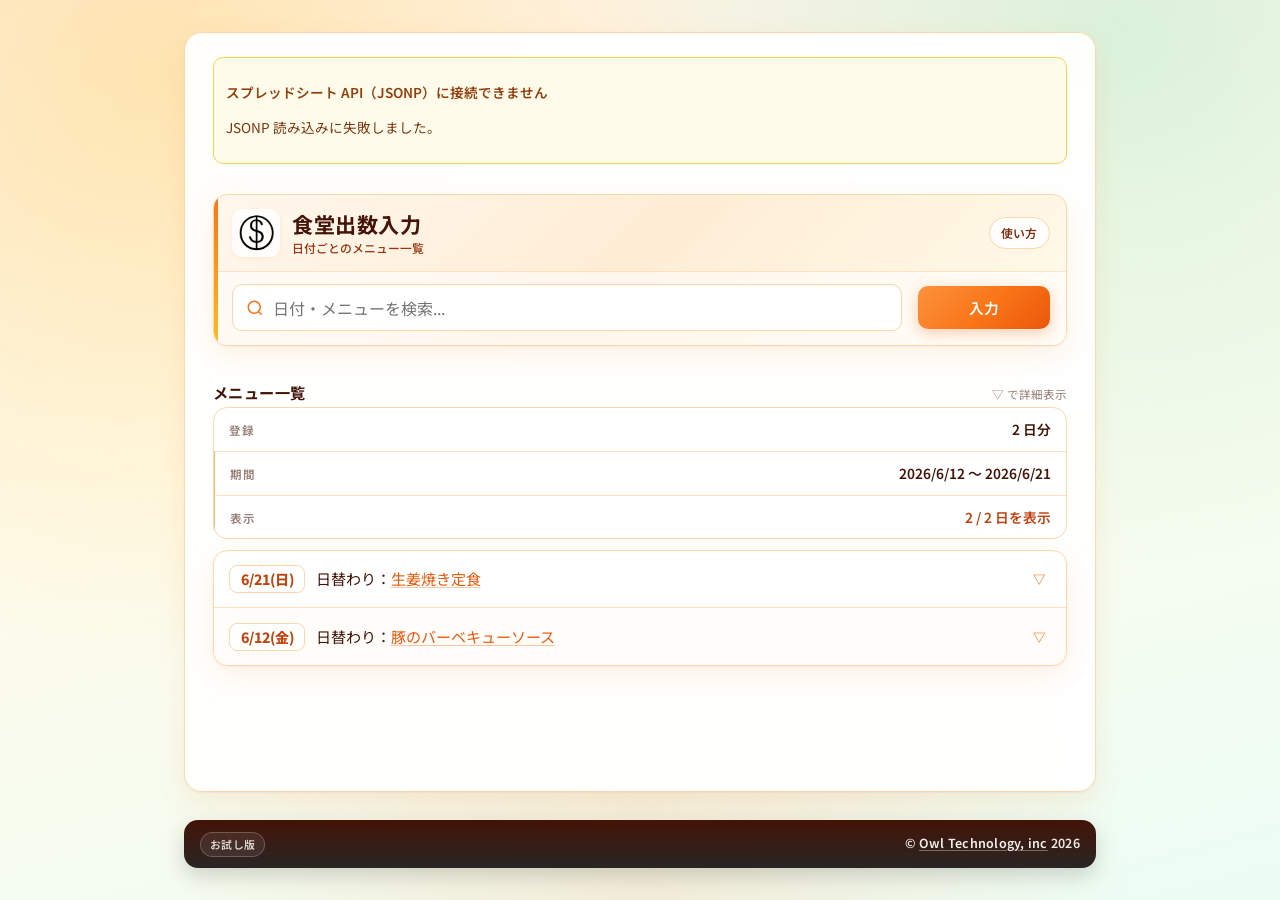
==== commit edf5683f: "q" ====
--- a/index.html
+++ b/index.html
@@ -18,10 +18,17 @@
 <body class="app-body">
   <main class="app-main" id="contentArea">
     <div class="portal-loading" role="status" aria-live="polite">
-      <img src="images/seki-logo.png" alt="" class="portal-loading-logo" width="64" height="64" decoding="async" fetchpriority="high">
-      <p class="portal-loading-brand">出数表入力</p>
-      <p class="portal-loading-message">データを読み込んでいます…</p>
-      <div class="portal-loading-bar" aria-hidden="true"><span></span></div>
+      <div class="portal-loading-card">
+        <div class="portal-loading-logo-wrap">
+          <div class="portal-loading-ring" aria-hidden="true"></div>
+          <img src="images/seki-logo.png" alt="" class="portal-loading-logo" width="56" height="56" decoding="async" fetchpriority="high">
+        </div>
+        <p class="portal-loading-brand">出数表入力</p>
+        <p class="portal-loading-message">データを読み込んでいます…</p>
+        <div class="portal-loading-dots" aria-hidden="true">
+          <span></span><span></span><span></span>
+        </div>
+      </div>
     </div>
   </main>
 
--- a/theme.css
+++ b/theme.css
@@ -110,32 +110,24 @@
   backdrop-filter: blur(8px);
 }
 
-.app-toolbar {
+.app-header-tools {
   display: flex;
   flex-direction: column;
   align-items: stretch;
-  gap: 0.75rem;
-  padding: 0.8rem;
-  background: rgba(255, 255, 255, 0.72);
-  border: 1px solid var(--border-light);
-  border-radius: var(--radius-lg);
-}
-
-.app-toolbar .home-search-row {
+  gap: 0.65rem;
+  padding: 0.75rem 1rem 0.85rem 1.15rem;
+  border-top: 1px solid rgba(253, 186, 116, 0.38);
+  background: rgba(255, 255, 255, 0.58);
+}
+
+.app-header-tools .home-search-row {
   width: 100%;
   margin-bottom: 0;
 }
 
-.app-toolbar .home-input-btn {
-  align-self: center;
-}
-
-.home-toolbar-actions {
-  display: flex;
-  align-items: center;
-  justify-content: center;
-  gap: 0.55rem;
-  flex-shrink: 0;
+.app-header-tools .home-input-btn {
+  align-self: stretch;
+  width: 100%;
 }
 
 .home-manual-btn {
@@ -173,24 +165,21 @@
     --app-shell-padding: 1.25rem 1.25rem 2.5rem;
   }
 
-  .app-toolbar {
+  .app-header-tools {
     flex-direction: row;
     align-items: center;
     gap: 1rem;
   }
 
-  .app-toolbar .home-search-row {
+  .app-header-tools .home-search-row {
     flex: 1;
   }
 
-  .app-toolbar .home-input-btn {
+  .app-header-tools .home-input-btn {
     align-self: auto;
+    width: auto;
     flex-shrink: 0;
     min-width: 132px;
-  }
-
-  .home-toolbar-actions {
-    justify-content: flex-end;
   }
 }
 
@@ -210,23 +199,16 @@
   }
 
   .app-header {
-    margin-bottom: 0.35rem;
-    padding-bottom: 0.5rem;
-  }
-
-  .app-titlebar {
-    padding: 1.1rem 1.35rem;
-    margin-bottom: 1rem;
-    border-radius: var(--radius-lg);
-  }
-
-  .app-titlebar-text {
-    font-size: 1.75rem;
-  }
-
-  .app-titlebar-logo {
-    width: 64px;
-    height: 64px;
+    margin-bottom: 0.5rem;
+  }
+
+  .app-header-title {
+    font-size: 1.55rem;
+  }
+
+  .app-header-logo {
+    width: 52px;
+    height: 52px;
   }
 
   .home-search-input {
@@ -287,22 +269,90 @@
   position: sticky;
   top: 0;
   z-index: 40;
-  text-align: center;
   margin-bottom: 1rem;
-  padding-bottom: 0.35rem;
-  background: linear-gradient(
-    180deg,
-    rgba(255, 255, 255, 0.98) 0%,
-    rgba(255, 255, 255, 0.94) 72%,
-    rgba(255, 255, 255, 0) 100%
-  );
-  backdrop-filter: blur(10px);
-  -webkit-backdrop-filter: blur(10px);
-  box-shadow: 0 10px 18px -16px rgba(67, 20, 7, 0.28);
-}
-
-.app-header .app-titlebar {
+  border: 1px solid var(--border-light);
+  border-radius: var(--radius-lg);
+  background: linear-gradient(135deg, #fff7ed 0%, #ffedd5 48%, #fffbeb 100%);
+  box-shadow: var(--shadow-card);
+  overflow: hidden;
+}
+
+.app-header::before {
+  content: '';
+  position: absolute;
+  top: 0;
+  left: 0;
+  bottom: 0;
+  width: 4px;
+  background: linear-gradient(180deg, var(--accent-warm), var(--accent-sunny));
+  pointer-events: none;
+}
+
+.app-header-brand {
+  display: flex;
+  align-items: center;
+  gap: 0.75rem;
+  padding: 0.85rem 1rem 0.85rem 1.15rem;
+}
+
+.app-header-logo {
+  width: 48px;
+  height: 48px;
+  object-fit: contain;
+  flex-shrink: 0;
+  border-radius: 10px;
+  background: rgba(255, 255, 255, 0.92);
+  padding: 0.15rem;
+  box-shadow: 0 1px 4px rgba(249, 115, 22, 0.1);
+}
+
+.app-header-text {
+  flex: 1;
+  min-width: 0;
   text-align: left;
+}
+
+.app-header-title {
+  margin: 0;
+  font-size: clamp(1.08rem, 4vw, 1.32rem);
+  font-weight: 700;
+  color: var(--text-primary);
+  letter-spacing: 0.02em;
+  line-height: 1.25;
+}
+
+.app-header-tagline {
+  margin: 0.14rem 0 0;
+  font-size: 0.74rem;
+  font-weight: 500;
+  color: var(--text-muted);
+  line-height: 1.3;
+}
+
+.app-header-help {
+  flex-shrink: 0;
+  padding: 0.34rem 0.72rem;
+  border-radius: 999px;
+  border: 1px solid var(--border-light);
+  background: rgba(255, 255, 255, 0.9);
+  font-size: 0.74rem;
+  font-weight: 600;
+  color: var(--text-secondary);
+  text-decoration: none;
+  white-space: nowrap;
+  transition: background 0.15s ease, border-color 0.15s ease, color 0.15s ease;
+}
+
+.app-header-help:hover {
+  border-color: var(--accent-warm);
+  background: var(--bg-active);
+  color: var(--accent-hover);
+  text-decoration: none;
+}
+
+.app-header-help:focus-visible {
+  outline: none;
+  box-shadow: var(--ring-focus);
 }
 
 .notice-banner--inline {
@@ -334,47 +384,146 @@
 
 .portal-loading {
   display: flex;
+  align-items: center;
+  justify-content: center;
+  min-height: min(72vh, 540px);
+  padding: 1.5rem 1rem;
+}
+
+.portal-loading-card {
+  position: relative;
+  display: flex;
   flex-direction: column;
   align-items: center;
+  gap: 0.8rem;
+  width: min(100%, 280px);
+  padding: 2rem 1.75rem 1.65rem;
+  border: 1px solid var(--border-light);
+  border-radius: var(--radius-xl);
+  background: linear-gradient(155deg, rgba(255, 255, 255, 0.97) 0%, rgba(255, 247, 237, 0.94) 55%, rgba(255, 251, 235, 0.92) 100%);
+  box-shadow: var(--shadow-card), 0 0 0 6px rgba(249, 115, 22, 0.07);
+  overflow: hidden;
+}
+
+.portal-loading-card::before {
+  content: '';
+  position: absolute;
+  inset: 0;
+  background:
+    radial-gradient(circle at 50% -10%, rgba(251, 191, 36, 0.28), transparent 58%),
+    radial-gradient(circle at 100% 100%, rgba(34, 197, 94, 0.12), transparent 45%);
+  pointer-events: none;
+}
+
+.portal-loading-logo-wrap {
+  position: relative;
+  z-index: 1;
+  display: grid;
+  place-items: center;
+  width: 88px;
+  height: 88px;
+}
+
+.portal-loading-ring {
+  position: absolute;
+  inset: 0;
+  border-radius: 50%;
+  border: 3px solid rgba(254, 215, 170, 0.55);
+  border-top-color: var(--accent-warm);
+  border-right-color: var(--accent-sunny);
+  border-bottom-color: var(--accent-fresh);
+  animation: loadingRingSpin 1.15s linear infinite;
+}
+
+.portal-loading-logo {
+  width: 56px;
+  height: 56px;
+  object-fit: contain;
+  padding: 0.18rem;
+  border-radius: 14px;
+  background: rgba(255, 255, 255, 0.94);
+  box-shadow: 0 6px 18px rgba(249, 115, 22, 0.18);
+  animation: loadingLogoFloat 2.4s ease-in-out infinite;
+}
+
+.portal-loading-brand {
+  position: relative;
+  z-index: 1;
+  margin: 0;
+  font-size: 1.08rem;
+  font-weight: 700;
+  letter-spacing: 0.03em;
+  color: var(--accent-hover);
+}
+
+.portal-loading-message {
+  position: relative;
+  z-index: 1;
+  margin: 0;
+  font-size: 0.82rem;
+  font-weight: 500;
+  color: var(--text-muted);
+  animation: loadingMessagePulse 2s ease-in-out infinite;
+}
+
+.portal-loading-dots {
+  position: relative;
+  z-index: 1;
+  display: flex;
+  align-items: center;
   justify-content: center;
-  min-height: 60vh;
-  gap: 0.75rem;
-  color: var(--text-secondary);
-}
-
-.portal-loading-brand {
-  font-size: 1.05rem;
-  font-weight: 700;
-  color: var(--accent-hover);
-}
-
-.portal-loading-logo {
-  width: 64px;
-  height: 64px;
-  object-fit: contain;
-}
-
-.portal-loading-bar {
-  width: 160px;
-  height: 3px;
-  background: var(--border);
-  border-radius: 99px;
-  overflow: hidden;
-  margin-top: 0.5rem;
-}
-
-.portal-loading-bar span {
-  display: block;
-  height: 100%;
-  width: 40%;
-  background: linear-gradient(90deg, #fbbf24, #f97316);
-  border-radius: 99px;
-  animation: loadingBar 1.4s ease-in-out infinite;
-}
-
-@keyframes loadingBar {
-  0% { transform: translateX(-120%); }
-  100% { transform: translateX(320%); }
+  gap: 0.5rem;
+  margin-top: 0.15rem;
+}
+
+.portal-loading-dots span {
+  width: 0.58rem;
+  height: 0.58rem;
+  border-radius: 50%;
+  box-shadow: 0 2px 6px rgba(67, 20, 7, 0.12);
+  animation: loadingDotBounce 1.15s ease-in-out infinite;
+}
+
+.portal-loading-dots span:nth-child(1) {
+  background: var(--accent-warm);
+}
+
+.portal-loading-dots span:nth-child(2) {
+  background: var(--accent-sunny);
+  animation-delay: 0.14s;
+}
+
+.portal-loading-dots span:nth-child(3) {
+  background: var(--accent-fresh);
+  animation-delay: 0.28s;
+}
+
+@keyframes loadingRingSpin {
+  to { transform: rotate(360deg); }
+}
+
+@keyframes loadingLogoFloat {
+  0%, 100% { transform: translateY(0) scale(1); }
+  50% { transform: translateY(-5px) scale(1.04); }
+}
+
+@keyframes loadingDotBounce {
+  0%, 70%, 100% { transform: translateY(0); opacity: 0.45; }
+  35% { transform: translateY(-9px); opacity: 1; }
+}
+
+@keyframes loadingMessagePulse {
+  0%, 100% { opacity: 0.72; }
+  50% { opacity: 1; }
+}
+
+@media (prefers-reduced-motion: reduce) {
+  .portal-loading-ring,
+  .portal-loading-logo,
+  .portal-loading-message,
+  .portal-loading-dots span {
+    animation: none;
+  }
 }
 
 .error-panel {
@@ -555,53 +704,7 @@
   margin-bottom: 1rem;
 }
 
-/* フォームと同じ：左にタイトル、右にロゴ */
-.app-titlebar {
-  display: flex;
-  align-items: center;
-  justify-content: space-between;
-  gap: 0.75rem;
-  position: relative;
-  overflow: hidden;
-  padding: 1rem 1.15rem 1rem 1.25rem;
-  background: linear-gradient(135deg, #fff7ed 0%, #ffedd5 52%, #fef9c3 100%);
-  border: 1px solid var(--border-light);
-  border-radius: var(--radius-lg);
-  margin-bottom: 0;
-  box-shadow: var(--shadow-card);
-}
-
-.app-titlebar::before {
-  content: '';
-  position: absolute;
-  top: 0;
-  left: 0;
-  bottom: 0;
-  width: 4px;
-  background: linear-gradient(180deg, var(--accent-warm), var(--accent-sunny));
-}
-
-.app-titlebar-text {
-  margin: 0;
-  font-size: clamp(1.15rem, 4.2vw, 1.45rem);
-  font-weight: 700;
-  color: var(--text-primary);
-  letter-spacing: 0.02em;
-  line-height: 1.3;
-  text-align: left;
-}
-
-.app-titlebar-logo {
-  width: 56px;
-  height: 56px;
-  object-fit: contain;
-  flex-shrink: 0;
-  padding: 0.2rem;
-  border-radius: 12px;
-  background: rgba(255, 255, 255, 0.72);
-  border: 1px solid rgba(255, 255, 255, 0.85);
-  box-shadow: 0 2px 8px rgba(249, 115, 22, 0.12);
-}
+/* ---- メイン画面 ---- */
 
 .home-banner {
   display: flex;
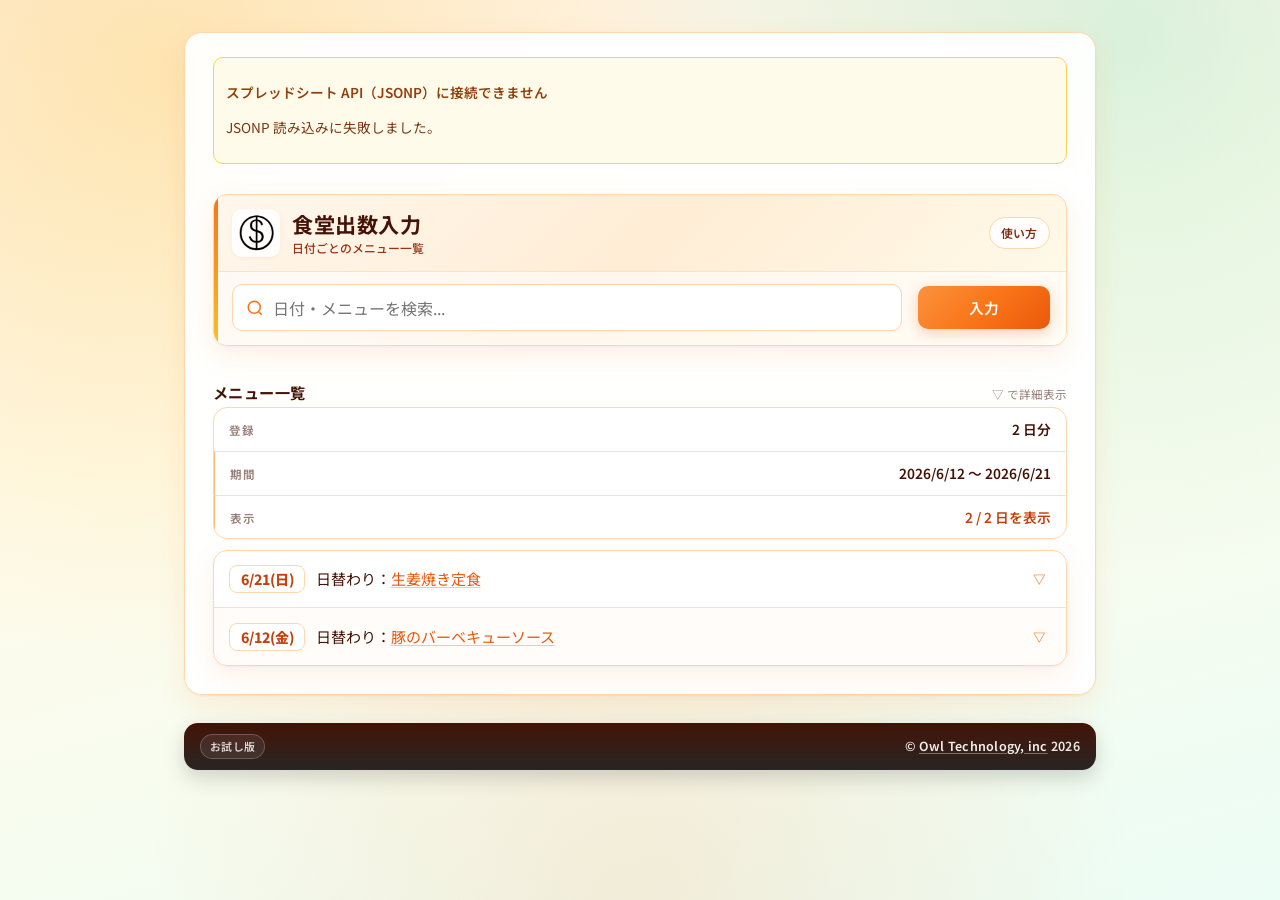
==== commit a4fa7f8f: "a" ====
--- a/index.html
+++ b/index.html
@@ -16,24 +16,11 @@
   <link href="https://fonts.googleapis.com/css2?family=Noto+Sans+JP:wght@400;500;600;700&display=swap" rel="stylesheet">
 </head>
 <body class="app-body">
-  <main class="app-main" id="contentArea">
-    <div class="portal-loading" role="status" aria-live="polite">
-      <div class="portal-loading-card">
-        <div class="portal-loading-logo-wrap">
-          <div class="portal-loading-ring" aria-hidden="true"></div>
-          <img src="images/seki-logo.png" alt="" class="portal-loading-logo" width="56" height="56" decoding="async" fetchpriority="high">
-        </div>
-        <p class="portal-loading-brand">出数表入力</p>
-        <p class="portal-loading-message">データを読み込んでいます…</p>
-        <div class="portal-loading-dots" aria-hidden="true">
-          <span></span><span></span><span></span>
-        </div>
-      </div>
-    </div>
-  </main>
+  <main class="app-main" id="contentArea"></main>
 
   <script src="js/config.js"></script>
   <script src="js/links.js"></script>
+  <script src="js/access-gate.js"></script>
   <script src="js/data/errors.js"></script>
   <script src="js/data/normalize.js"></script>
   <script src="js/data/json-provider.js"></script>
--- a/theme.css
+++ b/theme.css
@@ -382,12 +382,273 @@
   color: var(--text-secondary);
 }
 
-.portal-loading {
+/* ---- 閲覧ゲート ---- */
+
+.access-gate {
   display: flex;
   align-items: center;
   justify-content: center;
   min-height: min(72vh, 540px);
   padding: 1.5rem 1rem;
+}
+
+.access-gate-card {
+  display: flex;
+  flex-direction: column;
+  align-items: center;
+  gap: 0.75rem;
+  width: min(100%, 300px);
+  padding: 1.85rem 1.65rem 1.55rem;
+  border: 1px solid var(--border-light);
+  border-radius: var(--radius-xl);
+  background: linear-gradient(155deg, rgba(255, 255, 255, 0.97) 0%, rgba(255, 247, 237, 0.94) 55%, rgba(255, 251, 235, 0.92) 100%);
+  box-shadow: var(--shadow-card), 0 0 0 6px rgba(249, 115, 22, 0.07);
+  text-align: center;
+}
+
+.access-gate-card--shake {
+  animation: accessGateShake 0.42s ease;
+}
+
+.access-gate-logo {
+  width: 48px;
+  height: 48px;
+  object-fit: contain;
+  border-radius: 12px;
+  background: rgba(255, 255, 255, 0.94);
+  padding: 0.15rem;
+  box-shadow: 0 4px 14px rgba(249, 115, 22, 0.14);
+}
+
+.access-gate-title {
+  margin: 0;
+  font-size: 1.05rem;
+  font-weight: 700;
+  color: var(--text-primary);
+}
+
+.access-gate-lead {
+  margin: 0;
+  font-size: 0.82rem;
+  color: var(--text-muted);
+}
+
+.access-gate-input-row {
+  width: 100%;
+  margin-top: 0.15rem;
+}
+
+.access-gate-input {
+  width: 100%;
+  padding: 0.85rem 1rem;
+  border: 1px solid var(--border-light);
+  border-radius: var(--radius-md);
+  background: #fff;
+  color: var(--text-primary);
+  font-size: 1.65rem;
+  font-weight: 700;
+  letter-spacing: 0.45em;
+  text-align: center;
+  font-variant-numeric: tabular-nums;
+  box-shadow: inset 0 1px 2px rgba(67, 20, 7, 0.04);
+  transition: border-color 0.15s ease, box-shadow 0.15s ease;
+}
+
+.access-gate-input:focus {
+  outline: none;
+  border-color: var(--accent-warm);
+  box-shadow: var(--ring-focus);
+}
+
+.access-gate-input--error {
+  border-color: #f87171;
+  box-shadow: 0 0 0 3px rgba(248, 113, 113, 0.18);
+}
+
+.access-gate-error {
+  margin: 0;
+  font-size: 0.8rem;
+  font-weight: 600;
+  color: #dc2626;
+}
+
+.access-gate-submit {
+  width: 100%;
+  margin-top: 0.15rem;
+  padding: 0.68rem 1rem;
+  border: none;
+  border-radius: var(--radius-md);
+  background: linear-gradient(180deg, var(--accent-warm), var(--accent));
+  color: #fff;
+  font-size: 0.92rem;
+  font-weight: 700;
+  box-shadow: var(--shadow-btn);
+  cursor: pointer;
+  transition: filter 0.15s ease, transform 0.15s ease;
+}
+
+.access-gate-submit:hover {
+  filter: brightness(1.05);
+}
+
+.access-gate-submit--inline {
+  width: auto;
+  min-width: 108px;
+  margin-top: 0;
+}
+
+.access-settings {
+  position: fixed;
+  inset: 0;
+  z-index: 300;
+  display: grid;
+  place-items: center;
+  padding: 1rem;
+}
+
+.access-settings-backdrop {
+  position: absolute;
+  inset: 0;
+  background: rgba(67, 20, 7, 0.35);
+}
+
+.access-settings-dialog {
+  position: relative;
+  z-index: 1;
+  width: min(100%, 360px);
+  padding: 1.35rem 1.25rem 1.15rem;
+  border: 1px solid var(--border-light);
+  border-radius: var(--radius-xl);
+  background: linear-gradient(155deg, rgba(255, 255, 255, 0.98), rgba(255, 247, 237, 0.96));
+  box-shadow: var(--shadow-card);
+}
+
+.access-settings-title {
+  margin: 0 0 0.35rem;
+  font-size: 1.05rem;
+  font-weight: 700;
+}
+
+.access-settings-lead {
+  margin: 0 0 1rem;
+  font-size: 0.8rem;
+  color: var(--text-muted);
+  line-height: 1.5;
+}
+
+.access-settings-field {
+  display: flex;
+  flex-direction: column;
+  gap: 0.35rem;
+  margin-bottom: 0.75rem;
+  font-size: 0.78rem;
+  font-weight: 600;
+  color: var(--text-secondary);
+}
+
+.access-settings-field .access-gate-input {
+  font-size: 1.2rem;
+  letter-spacing: 0.35em;
+}
+
+.access-settings-message {
+  margin: 0 0 0.75rem;
+  font-size: 0.82rem;
+  font-weight: 600;
+}
+
+.access-settings-message--error {
+  color: #dc2626;
+}
+
+.access-settings-message--ok {
+  color: #15803d;
+}
+
+.access-settings-actions {
+  display: flex;
+  justify-content: flex-end;
+  gap: 0.55rem;
+}
+
+.app-footer-bar-actions {
+  display: inline-flex;
+  align-items: center;
+  gap: 0.65rem;
+  flex-wrap: wrap;
+  justify-content: flex-end;
+}
+
+.app-footer-pin-btn {
+  padding: 0.22rem 0.55rem;
+  border: 1px solid rgba(255, 255, 255, 0.18);
+  border-radius: 999px;
+  background: rgba(255, 255, 255, 0.08);
+  color: rgba(255, 255, 255, 0.88);
+  font-size: 0.68rem;
+  font-weight: 600;
+  cursor: pointer;
+  transition: background 0.15s ease, border-color 0.15s ease;
+}
+
+.app-footer-pin-btn:hover {
+  background: rgba(255, 255, 255, 0.14);
+  border-color: rgba(255, 255, 255, 0.28);
+}
+
+@keyframes accessGateShake {
+  0%, 100% { transform: translateX(0); }
+  20% { transform: translateX(-6px); }
+  40% { transform: translateX(6px); }
+  60% { transform: translateX(-4px); }
+  80% { transform: translateX(4px); }
+}
+
+@media (prefers-reduced-motion: reduce) {
+  .access-gate-card--shake {
+    animation: none;
+  }
+}
+
+.access-gate-host {
+  position: fixed;
+  inset: 0;
+  z-index: 200;
+  display: flex;
+  align-items: center;
+  justify-content: center;
+  background:
+    radial-gradient(circle at 12% 8%, rgba(251, 191, 36, 0.28), transparent 42%),
+    radial-gradient(circle at 88% 4%, rgba(52, 211, 153, 0.18), transparent 38%),
+    radial-gradient(circle at 50% 100%, rgba(249, 115, 22, 0.12), transparent 45%),
+    linear-gradient(165deg, #fff1e6 0%, #fffbeb 42%, #ecfdf5 100%);
+}
+
+.portal-loading {
+  display: flex;
+  align-items: center;
+  justify-content: center;
+  min-height: min(72vh, 540px);
+  padding: 1.5rem 1rem;
+}
+
+.portal-loading--overlay {
+  position: fixed;
+  inset: 0;
+  z-index: 100;
+  min-height: 100vh;
+  margin: 0;
+  padding: 1.5rem 1rem;
+  background:
+    radial-gradient(circle at 12% 8%, rgba(251, 191, 36, 0.28), transparent 42%),
+    radial-gradient(circle at 88% 4%, rgba(52, 211, 153, 0.18), transparent 38%),
+    radial-gradient(circle at 50% 100%, rgba(249, 115, 22, 0.12), transparent 45%),
+    linear-gradient(165deg, #fff1e6 0%, #fffbeb 42%, #ecfdf5 100%);
+  transition: opacity 0.52s ease;
+}
+
+.app-reveal {
+  width: 100%;
 }
 
 .portal-loading-card {
@@ -403,6 +664,39 @@
   background: linear-gradient(155deg, rgba(255, 255, 255, 0.97) 0%, rgba(255, 247, 237, 0.94) 55%, rgba(255, 251, 235, 0.92) 100%);
   box-shadow: var(--shadow-card), 0 0 0 6px rgba(249, 115, 22, 0.07);
   overflow: hidden;
+  transition: opacity 0.52s ease, transform 0.52s ease;
+}
+
+.portal-loading--exit {
+  opacity: 0;
+  pointer-events: none;
+}
+
+.portal-loading--exit .portal-loading-card {
+  opacity: 0;
+  transform: scale(0.94) translateY(12px);
+}
+
+.app-shell--enter {
+  opacity: 0;
+  transform: translateY(10px);
+  transition: opacity 0.52s ease, transform 0.52s ease;
+}
+
+.app-shell--enter.is-visible {
+  opacity: 1;
+  transform: translateY(0);
+}
+
+.day-list-mount--enter {
+  opacity: 0;
+  transform: translateY(12px);
+  transition: opacity 0.42s ease, transform 0.42s ease;
+}
+
+.day-list-mount--enter.is-visible {
+  opacity: 1;
+  transform: translateY(0);
 }
 
 .portal-loading-card::before {
@@ -523,6 +817,15 @@
   .portal-loading-message,
   .portal-loading-dots span {
     animation: none;
+  }
+
+  .portal-loading--exit,
+  .portal-loading--exit .portal-loading-card,
+  .app-shell--enter,
+  .day-list-mount--enter {
+    opacity: 1;
+    transform: none;
+    transition: none;
   }
 }
 
